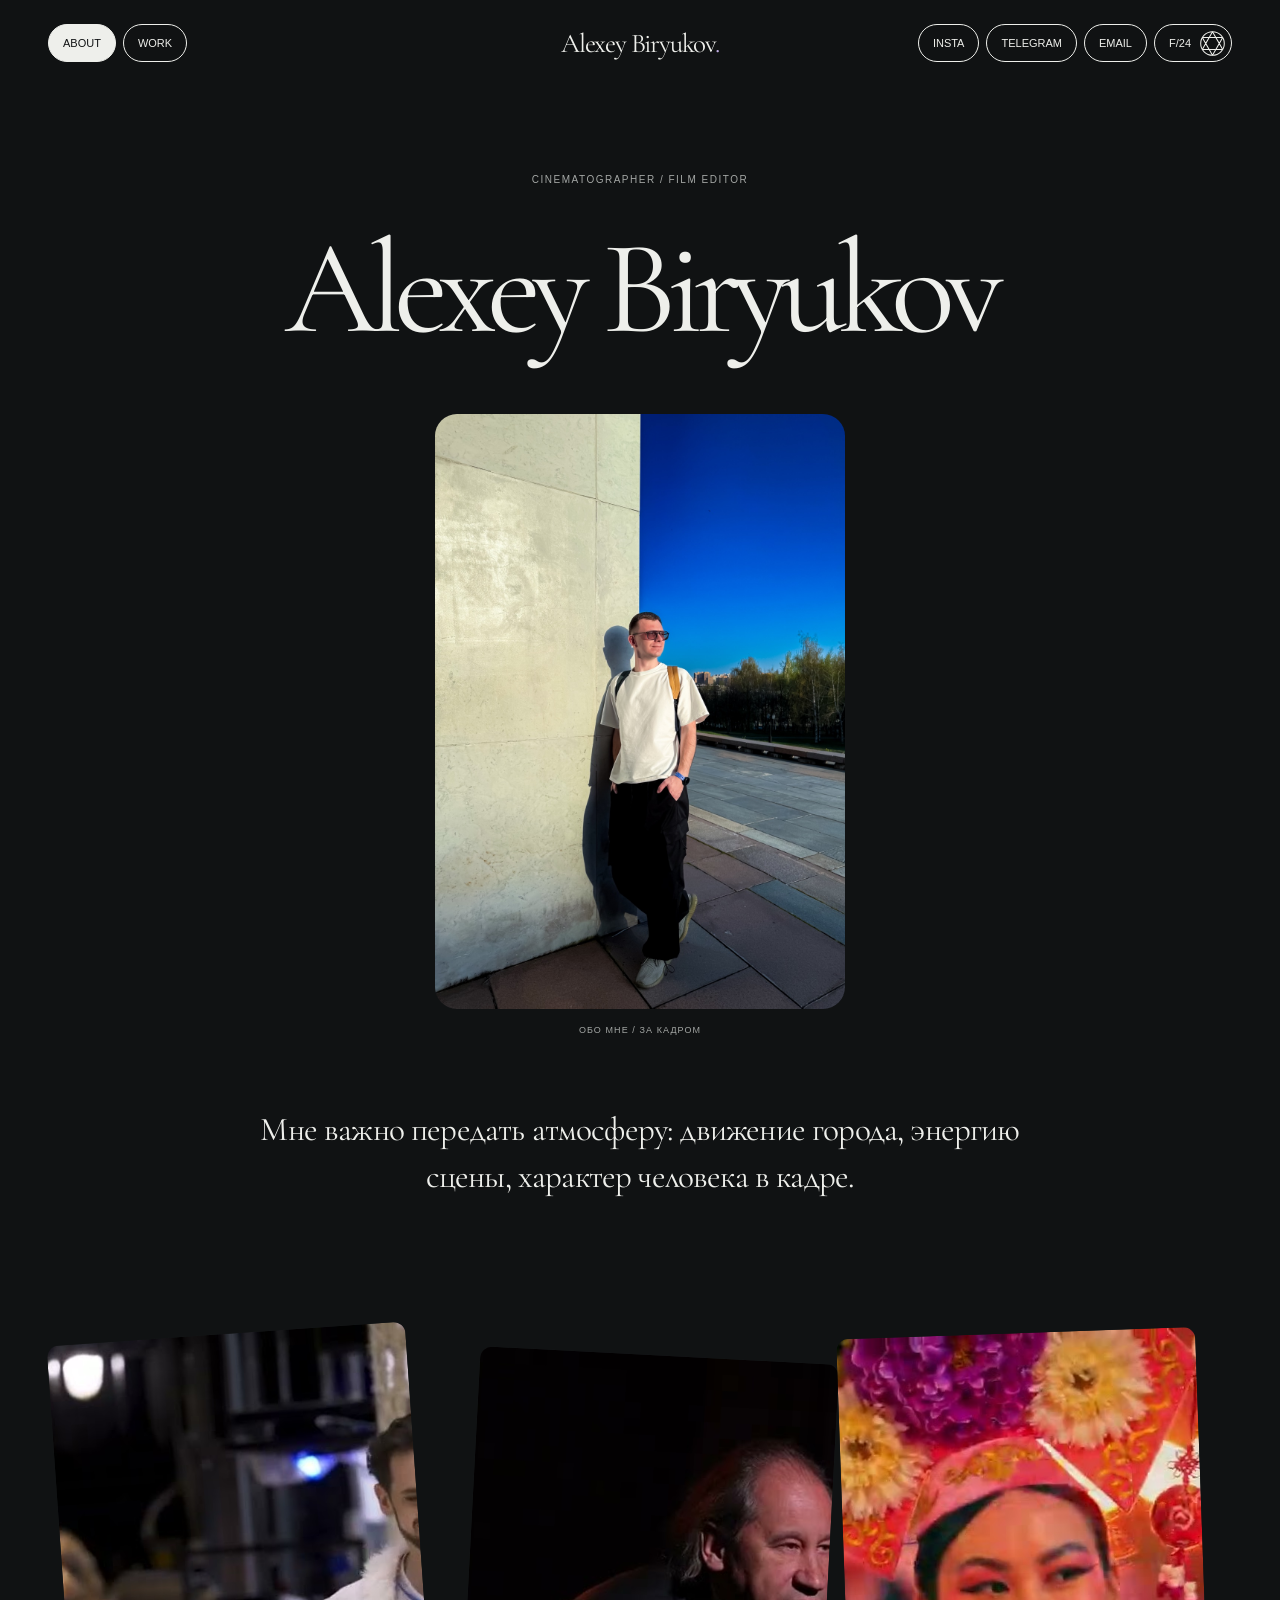
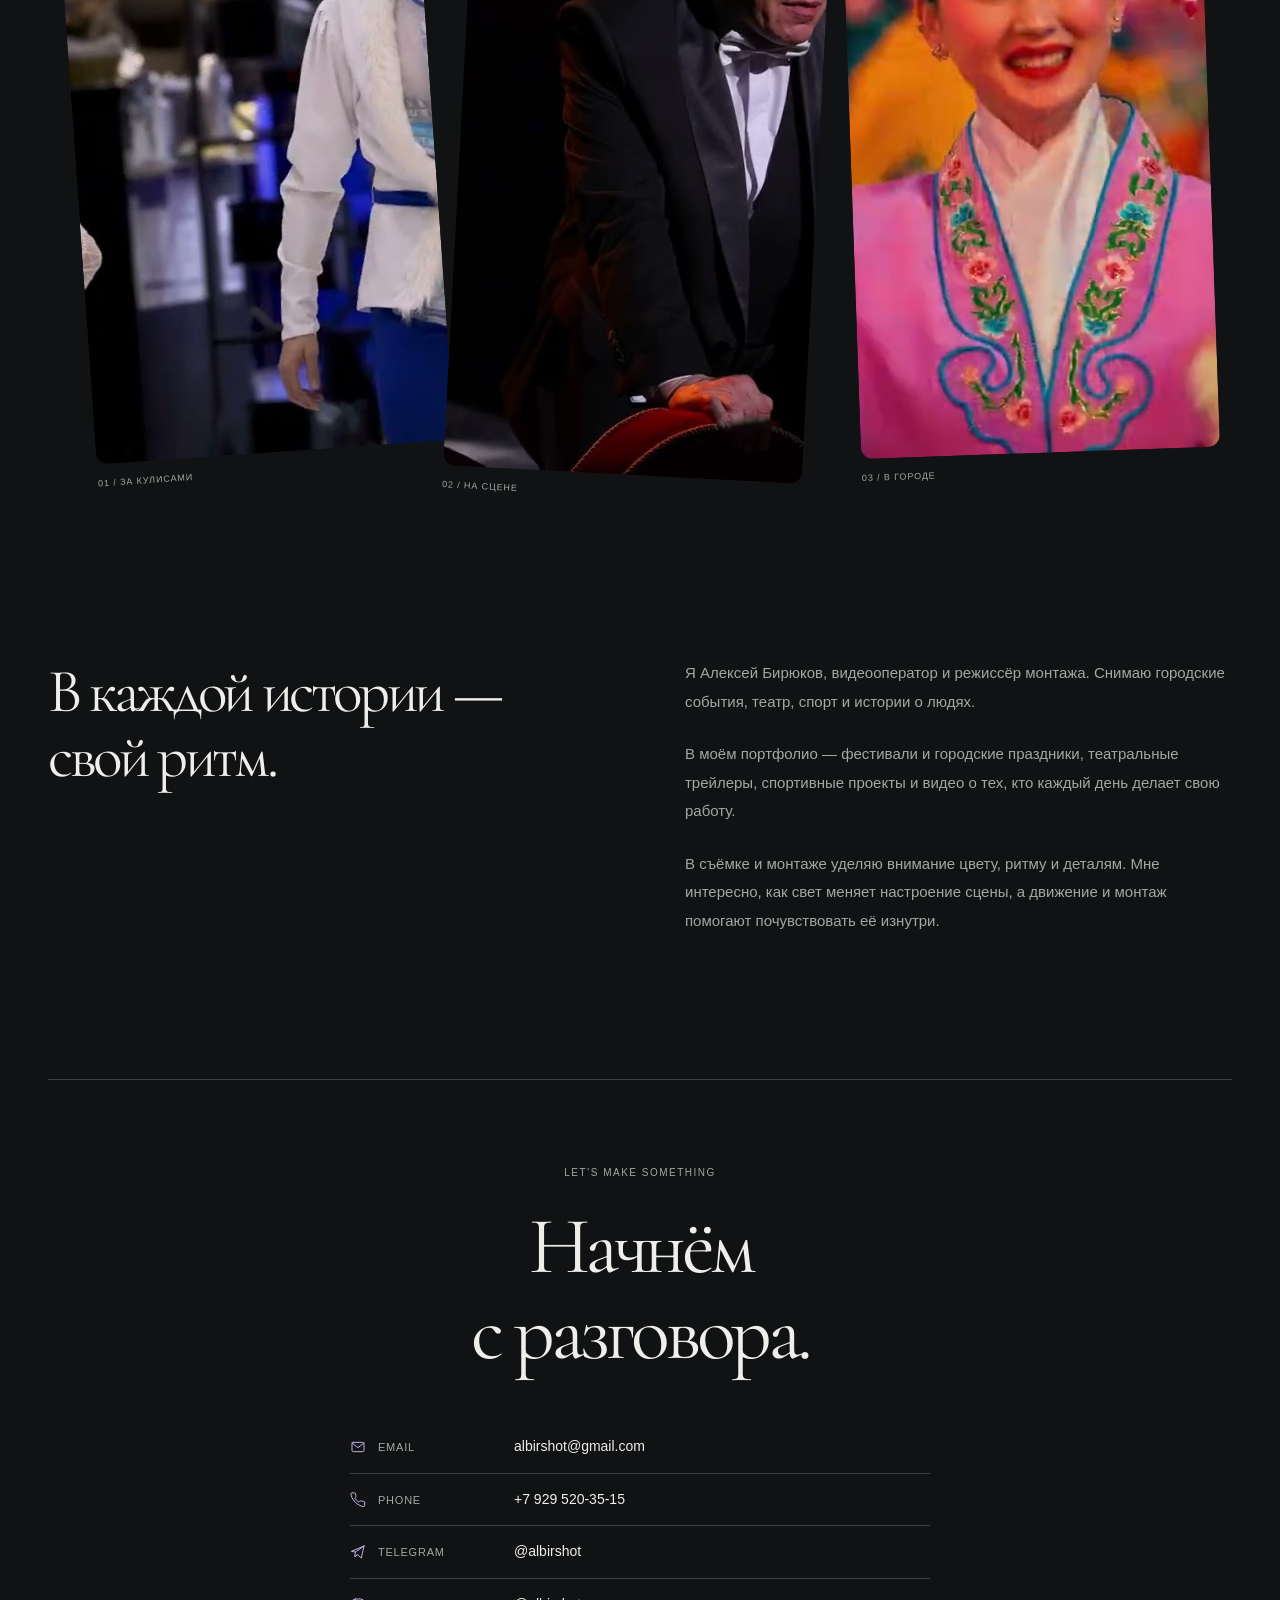
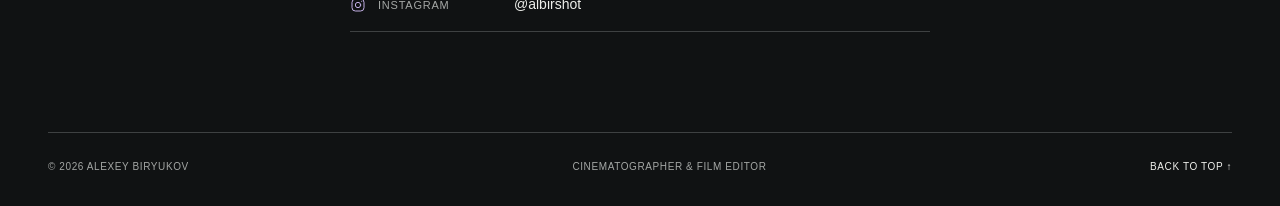
==== portfolio/about.html @ a10fd198 "Redesign portfolio with cinematic hero, About page and light/dark themes" ====
<!doctype html>
<html lang="en">
<head>
  <meta charset="utf-8">
  <meta name="viewport" content="width=device-width, initial-scale=1">
  <meta name="theme-color" content="#101110">
  <meta name="description" content="Алексей Бирюков — видеооператор и режиссёр монтажа. Городские события, театр, спорт и истории о людях. Контакты для сотрудничества.">
  <title>Обо мне и контакты — Alexey Biryukov</title>
  <link rel="icon" href="assets/favicon.svg" type="image/svg+xml">
  <script src="theme.js?v=20261026-redesign-1"></script>
  <link rel="stylesheet" href="styles.css?v=20261026-redesign-1">
  <script src="script.js?v=20261026-redesign-1" defer></script>
</head>
<body class="about-page" id="top">
  <a class="skip-link" href="#about">Skip to content</a>
  <header class="site-header wrap">
    <nav class="page-nav" aria-label="Main navigation">
      <a class="pill" href="about.html" aria-current="page">ABOUT</a>
      <a class="pill" href="index.html#work">WORK</a>
    </nav>
    <a class="wordmark" href="index.html" aria-label="Alexey Biryukov — home">Alexey Biryukov<span>.</span></a>
    <nav class="social-nav" aria-label="Social links and appearance">
      <a class="pill" href="https://www.instagram.com/albirshot/" target="_blank" rel="noopener noreferrer">INSTA</a>
      <a class="pill" href="https://t.me/albirshot" target="_blank" rel="noopener noreferrer">TELEGRAM</a>
      <a class="pill" href="mailto:albirshot@gmail.com">EMAIL</a>
      <button class="pill theme-toggle" type="button" aria-label="Включить светлую тему" aria-pressed="false"><span class="theme-label">F/24</span><svg class="aperture-icon" viewBox="0 0 32 32" fill="none" aria-hidden="true"><circle cx="16" cy="16" r="14" stroke="currentColor" stroke-width="1.2"/><path d="M16 2 24 16 16 30M3.9 9 20 9 28.1 23M3.9 23 12 9 28.1 9M16 30 8 16 16 2M28.1 23 12 23 3.9 9M28.1 9 20 23 3.9 23" stroke="currentColor" stroke-width="1.2"/></svg></button>
    </nav>
  </header>
  <main id="about">
    <section class="about-hero wrap" aria-labelledby="about-title">
      <p class="eyebrow">CINEMATOGRAPHER / FILM EDITOR</p>
      <h1 id="about-title">Alexey Biryukov</h1>
      <figure class="about-portrait"><img src="assets/alexey-biryukov.jpg" alt="Алексей Бирюков" width="1102" height="1600" fetchpriority="high"><figcaption>ОБО МНЕ / ЗА КАДРОМ</figcaption></figure>
      <p class="about-lead" lang="ru">Мне важно передать атмосферу: движение города, энергию сцены, характер человека в кадре.</p>
    </section>
    <div class="frame-strip wrap" aria-label="Кадры из моих работ">
      <figure><img src="assets/hero-wHbSiN3iFlk.jpg" alt="Артисты балета за кулисами" width="1280" height="720" loading="lazy"><figcaption>01 / ЗА КУЛИСАМИ</figcaption></figure>
      <figure><img src="assets/hero-M7MMdFPBB64.jpg" alt="Сцена из театрального проекта" width="1280" height="720" loading="lazy"><figcaption>02 / НА СЦЕНЕ</figcaption></figure>
      <figure><img src="assets/hero-Ytj88xTCDbI.jpg" alt="Участница фестиваля Китайский Новый год" width="1280" height="720" loading="lazy"><figcaption>03 / В ГОРОДЕ</figcaption></figure>
    </div>
    <section class="about-story wrap" lang="ru" aria-labelledby="story-title"><h2 id="story-title">В каждой истории —<br><em>свой ритм.</em></h2><div><p>Я Алексей Бирюков, видеооператор и режиссёр монтажа. Снимаю городские события, театр, спорт и истории о людях.</p><p>В моём портфолио — фестивали и городские праздники, театральные трейлеры, спортивные проекты и видео о тех, кто каждый день делает свою работу.</p><p>В съёмке и монтаже уделяю внимание цвету, ритму и деталям. Мне интересно, как свет меняет настроение сцены, а движение и монтаж помогают почувствовать её изнутри.</p></div></section>
    <section class="about-contacts wrap" id="contacts" aria-labelledby="contact-title"><p class="eyebrow">LET’S MAKE SOMETHING</p><h2 id="contact-title" lang="ru">Начнём<br>с <em>разговора.</em></h2>
<address class="contact-list">
      <a href="mailto:albirshot@gmail.com"><span class="contact-label"><svg class="contact-icon" viewBox="0 0 24 24" fill="none" stroke="currentColor" stroke-width="1.5" stroke-linecap="round" stroke-linejoin="round" aria-hidden="true" focusable="false"><rect x="3" y="5" width="18" height="14" rx="2"/><path d="m3 6 9 7 9-7"/></svg>EMAIL</span><span class="contact-value">albirshot@gmail.com</span></a>
      <a href="tel:+79295203515"><span class="contact-label"><svg class="contact-icon" viewBox="0 0 24 24" fill="none" stroke="currentColor" stroke-width="1.5" stroke-linecap="round" stroke-linejoin="round" aria-hidden="true" focusable="false"><path d="M22 16.92v3a2 2 0 0 1-2.18 2A19.79 19.79 0 0 1 11.19 18a19.5 19.5 0 0 1-6-6 19.79 19.79 0 0 1-3.91-8.67A2 2 0 0 1 3.26 1.2h3a2 2 0 0 1 2 1.72c.12.96.36 1.9.7 2.8a2 2 0 0 1-.45 2.11L7.24 9.1a16 16 0 0 0 6 6l1.27-1.27a2 2 0 0 1 2.11-.45c.9.34 1.84.58 2.8.7A2 2 0 0 1 22 16.92Z"/></svg>PHONE</span><span class="contact-value">+7 929 520-35-15</span></a>
      <a href="https://t.me/albirshot" target="_blank" rel="noopener noreferrer"><span class="contact-label"><svg class="contact-icon" viewBox="0 0 24 24" fill="none" stroke="currentColor" stroke-width="1.5" stroke-linecap="round" stroke-linejoin="round" aria-hidden="true" focusable="false"><path d="m21 3-4 18-6-5-4 3 1-7L21 3Z"/><path d="m21 3-19 8 6 1m0 7 3-3"/></svg>TELEGRAM</span><span class="contact-value">@albirshot</span></a>
      <a href="https://www.instagram.com/albirshot/" target="_blank" rel="noopener noreferrer"><span class="contact-label"><svg class="contact-icon" viewBox="0 0 24 24" fill="none" stroke="currentColor" stroke-width="1.5" stroke-linecap="round" stroke-linejoin="round" aria-hidden="true" focusable="false"><rect x="3" y="3" width="18" height="18" rx="5"/><circle cx="12" cy="12" r="4"/><circle cx="17.5" cy="6.5" r=".8" fill="currentColor" stroke="none"/></svg>INSTAGRAM</span><span class="contact-value">@albirshot</span></a>
    </address>
    </section>
  </main>
  <footer class="site-footer wrap"><span>© <span id="year">2026</span> ALEXEY BIRYUKOV</span><span>CINEMATOGRAPHER & FILM EDITOR</span><a href="#top">BACK TO TOP ↑</a></footer>
</body>
</html>
---- portfolio/styles.css ----
@font-face{font-family:'Cormorant Garamond';font-weight:400;font-style:normal;font-display:swap;src:url('assets/cormorant-garamond-regular.ttf') format('truetype')}
:root{color-scheme:dark;--bg:#101213;--text:#eeefeb;--muted:#a4a7a5;--line:#3e4142;--accent:#c2afe4;--panel:#17191a;--serif:'Cormorant Garamond',Georgia,'Times New Roman',serif;font-family:Arial,Helvetica,sans-serif;font-synthesis:none;scroll-behavior:smooth;scroll-padding-top:100px}
:root[data-theme=light]{color-scheme:light;--bg:#faf9f6;--text:#202220;--muted:#646760;--line:#c9cbc4;--accent:#6b5093;--panel:#f0efea}
*{box-sizing:border-box}body{margin:0;background:var(--bg);color:var(--text);-webkit-font-smoothing:antialiased;transition:background-color .35s,color .35s}body.player-open{overflow:hidden}a{color:inherit;text-decoration:none}button{font:inherit;color:inherit;cursor:pointer}a,button{-webkit-tap-highlight-color:transparent}a:focus-visible,button:focus-visible{outline:2px solid var(--accent);outline-offset:5px}::selection{background:var(--accent);color:var(--bg)}.wrap{width:calc(100% - 96px);max-width:1800px;margin-inline:auto}.skip-link{position:fixed;top:10px;left:12px;transform:translateY(-200%);z-index:200;background:var(--text);color:var(--bg);padding:14px}.skip-link:focus{transform:translateY(0)}.visually-hidden{position:absolute;width:1px;height:1px;padding:0;margin:-1px;overflow:hidden;clip:rect(0,0,0,0);white-space:nowrap;border:0}.eyebrow{font-size:10px;line-height:1.5;letter-spacing:.15em;font-weight:400;text-transform:uppercase}
.site-header{min-height:86px;display:grid;grid-template-columns:1fr auto 1fr;gap:20px;align-items:center;position:relative;z-index:5}.page-nav,.social-nav{display:flex;align-items:center;gap:7px}.social-nav{justify-self:end}.pill{border:1px solid currentColor;border-radius:999px;display:inline-flex;align-items:center;justify-content:center;min-height:38px;padding:0 14px;font-size:11px;line-height:1;white-space:nowrap;background:transparent;transition:background .25s,color .25s,border-color .25s}.pill:hover,.pill[aria-current]{background:var(--text);color:var(--bg);border-color:var(--text)}.wordmark{font-family:var(--serif);font-size:27px;white-space:nowrap;letter-spacing:-1.2px}.wordmark span{color:var(--accent)}.theme-toggle{gap:8px;padding-right:5px}.aperture-icon{width:27px;height:27px;transition:transform .6s}.theme-toggle:hover .aperture-icon{transform:rotate(60deg)}[data-theme=light] .aperture-icon{transform:rotate(90deg)}
.hero{height:calc(100svh - 110px);min-height:510px;max-height:1100px;position:relative;isolation:isolate;overflow:hidden;border-radius:26px;background:#18191c;color:#fff}.hero-visuals{position:absolute;inset:0;z-index:-2;overflow:hidden}.hero-frame{position:absolute;inset:0;width:100%;height:100%;object-fit:cover;opacity:0;transition:opacity 1.2s;transform:scale(1.02)}.hero-frame.is-active{opacity:1}.hero-video{position:absolute;inset:0;opacity:0;transition:opacity 1s;pointer-events:none}.hero.is-video-playing .hero-video{opacity:1}.hero-video iframe{position:absolute;left:50%;top:50%;width:100%;height:100%;border:0;transform:translate(-50%,-50%)}.hero::after{content:"";position:absolute;inset:0;background:linear-gradient(180deg,rgba(0,0,0,.14),rgba(0,0,0,.25) 40%,rgba(0,0,0,.57));z-index:-1;pointer-events:none}.hero-heading{height:100%;display:flex;align-items:center;justify-content:center;flex-direction:column;text-align:center;padding:70px 32px 100px}.hero-heading>.eyebrow{margin:0 0 26px;color:#f3f1ed}.hero h1{font-family:var(--serif);font-weight:400;text-transform:uppercase;line-height:1.02;letter-spacing:-.06em;margin:0;width:100%;font-size:clamp(42px,7.8vw,148px);text-shadow:0 2px 24px rgba(0,0,0,.16)}.hero h1 span{display:block;white-space:nowrap}.hero h1 span+span{font-size:.78em;letter-spacing:-.055em;margin-top:16px}.hero-work-link{font-size:11px;letter-spacing:.12em;border-bottom:1px solid rgba(255,255,255,.6);padding:12px 0;display:flex;gap:44px;margin-top:34px}.hero-work-link span{font-size:22px;line-height:12px}.hero-bottom{position:absolute;bottom:26px;left:30px;right:30px;display:flex;justify-content:space-between;align-items:flex-end;gap:20px}.hero-caption{display:grid;gap:8px;margin:0;font-size:11px;line-height:1.4}.hero-caption>span:first-child{font-size:9px;letter-spacing:.13em;color:#d3d3d0}.hero-controls,.hero-dots{display:flex;gap:8px;align-items:center}.hero-controls button{border:1px solid #a9aaa6;color:#fff;background:rgba(0,0,0,.16);height:40px;min-width:40px;border-radius:50%;font-size:11px;transition:background .2s}.hero-dots button[aria-pressed=true]{background:#eee;color:#171918;border-color:#eee}.hero-pause{margin-left:8px;font-size:15px!important}
.work-intro{padding:135px 0 110px;text-align:center}.work-intro>.eyebrow{color:var(--muted);margin:0 0 26px}.work-intro h2,.about-story h2,.about-contacts h2{font-family:var(--serif);font-size:clamp(44px,6.3vw,100px);font-weight:400;letter-spacing:-.055em;line-height:1.06;margin:0 0 26px}em{font-weight:400}.work-intro>p:not(.eyebrow){font-size:14px;line-height:1.8;color:var(--muted)}.text-link{display:inline-block;font-size:11px;letter-spacing:.1em;border-bottom:1px solid var(--line);padding:12px 0;margin-top:14px}.text-link:hover{color:var(--accent)}.work{padding-bottom:88px}.section-heading{display:flex;justify-content:space-between;align-items:baseline;gap:20px;border-top:1px solid var(--line);padding-top:26px;margin-bottom:26px}.section-heading h2{font-family:var(--serif);font-size:48px;font-weight:400;letter-spacing:-2px;margin:0}.section-heading>span{font-size:10px;letter-spacing:.08em;color:var(--muted)}.project-grid{display:grid;grid-template-columns:repeat(3,minmax(0,1fr));gap:12px}.project{min-width:0}.project-preview{display:block;position:relative;aspect-ratio:16/9;overflow:hidden;background:#111;border-radius:10px;isolation:isolate;color:#fff}.project-preview img{display:block;width:100%;height:100%;object-fit:cover;transition:transform .8s cubic-bezier(.22,1,.36,1),filter .6s}.project-preview::after{content:"";position:absolute;inset:0;background:linear-gradient(transparent 30%,rgba(0,0,0,.82));opacity:0;transition:opacity .35s;pointer-events:none}.preview-bottom{position:absolute;left:18px;right:18px;bottom:16px;display:flex;justify-content:space-between;gap:12px;z-index:1;font-size:11px;opacity:0;transform:translateY(5px);transition:opacity .35s,transform .35s}.preview-bottom>span:first-child{min-width:0;display:-webkit-box;-webkit-line-clamp:2;-webkit-box-orient:vertical;overflow:hidden;line-height:1.4}.preview-bottom>span:last-child{color:#ddd;white-space:nowrap;flex-shrink:0}.play-control{position:absolute;left:50%;top:50%;transform:translate(-50%,-50%);display:grid;place-items:center;width:46px;height:46px;border:1px solid #eee;color:#fff;border-radius:50%;background:rgba(0,0,0,.2);backdrop-filter:blur(8px);z-index:2;opacity:0;transition:opacity .35s}.play-control svg{width:20px;height:20px}.project-preview:hover img,.project-preview:focus-visible img{transform:scale(1.035);filter:brightness(.85)}.project-preview:hover::after,.project-preview:focus-visible::after,.project-preview:hover .play-control,.project-preview:focus-visible .play-control{opacity:1}.project-preview:hover .preview-bottom,.project-preview:focus-visible .preview-bottom{opacity:1;transform:translateY(0)}
.about-hero{text-align:center;padding-top:86px}.about-hero>.eyebrow{color:var(--muted);margin:0 0 32px}.about-hero h1{font-family:var(--serif);font-size:clamp(56px,10.4vw,190px);font-weight:400;letter-spacing:-.07em;line-height:1.05;margin:0 0 55px}.about-portrait{max-width:410px;width:65%;margin:0 auto}.about-portrait img{width:100%;height:auto;display:block;border-radius:22px}.about-portrait figcaption{font-size:9px;letter-spacing:.12em;color:var(--muted);margin-top:16px}.about-lead{font-family:var(--serif);font-size:clamp(24px,2.6vw,42px);letter-spacing:-.025em;line-height:1.4;max-width:840px;margin:72px auto 115px}.frame-strip{display:grid;grid-template-columns:repeat(3,minmax(0,1fr));gap:30px;max-width:1440px;padding:18px 24px 32px}.frame-strip figure{margin:0;transform:rotate(-4deg)}.frame-strip figure:nth-child(2){transform:translateY(22px) rotate(3deg)}.frame-strip figure:nth-child(3){transform:rotate(-2deg)}.frame-strip img{display:block;width:100%;aspect-ratio:4/3;object-fit:cover;border-radius:12px}.frame-strip figcaption{font-size:9px;letter-spacing:.1em;margin-top:14px;color:var(--muted)}.about-story{display:grid;grid-template-columns:1fr 1fr;gap:90px;max-width:1250px;padding-block:150px 120px}.about-story h2{font-size:clamp(42px,4.8vw,74px)}.about-story p{font-size:15px;line-height:1.9;color:var(--muted);margin:0 0 24px}.about-contacts{border-top:1px solid var(--line);padding-block:85px 100px;text-align:center}.about-contacts>.eyebrow{color:var(--muted);margin:0 0 24px}.about-contacts h2{margin-bottom:46px}.contact-list{font-style:normal;max-width:580px;margin:0 auto;text-align:left}.contact-list a{display:grid;grid-template-columns:140px minmax(0,1fr);align-items:center;gap:24px;padding:16px 0;border-bottom:1px solid var(--line);transition:color .3s,border-color .3s}.contact-list a:hover{color:var(--accent);border-color:var(--accent)}.contact-label{display:flex;align-items:center;gap:12px;font-size:11px;letter-spacing:.07em;color:var(--muted)}.contact-icon{color:var(--accent);width:16px;height:16px;flex-shrink:0}.contact-value{font-size:14px;line-height:1.4;overflow-wrap:anywhere}.site-footer{border-top:1px solid var(--line);padding-block:28px 34px;display:flex;justify-content:space-between;gap:24px;color:var(--muted);font-size:10px;letter-spacing:.06em}.site-footer a{color:var(--text)}.site-footer a:hover{color:var(--accent)}
.film-dialog{width:min(1200px,calc(100% - 48px));max-width:none;max-height:calc(100dvh - 40px);padding:24px;border:1px solid var(--line);border-radius:16px;background:var(--bg);color:var(--text);overflow:auto}.film-dialog::backdrop{background:rgba(0,0,0,.9);backdrop-filter:blur(10px)}.dialog-header,.dialog-footer{display:flex;align-items:center;justify-content:space-between;gap:24px}.dialog-header{margin-bottom:18px}.dialog-header h2{font-size:18px;font-weight:400;margin:0;min-width:0;overflow-wrap:anywhere}.close-film{background:none;border:0;font-size:11px;letter-spacing:.1em;display:flex;align-items:center;gap:20px;min-height:44px;flex-shrink:0}.close-film span{font-size:30px;font-weight:300}.close-film:hover{color:var(--accent)}.player-shell{position:relative;aspect-ratio:16/9;background:#000}.player-loading{position:absolute;inset:0;display:grid;place-items:center;margin:0;color:#aaa;font-size:14px}.player-loading[hidden]{display:none}#player-mount,#player-mount iframe{position:absolute;inset:0;width:100%;height:100%;border:0}.dialog-footer{padding-top:21px;font-size:12px;color:var(--muted)}.dialog-footer a{color:var(--text);text-decoration:underline;text-underline-offset:5px}.player-choices{display:flex;align-items:center;flex-wrap:wrap;gap:8px;margin-bottom:16px}.player-choices[hidden]{display:none}.player-label{font-size:10px;letter-spacing:.12em;color:var(--muted);margin-right:8px}.player-choices button{min-height:40px;padding:10px 16px;border:1px solid var(--line);border-radius:999px;background:transparent;font-size:12px;transition:background .2s,border-color .2s,color .2s}.player-choices button:hover{border-color:var(--accent)}.player-choices button[aria-pressed=true]{color:var(--accent);border-color:var(--accent);background:var(--panel)}
@media(min-width:1600px){.hero h1{font-size:130px}}
@media(max-width:1100px){.wrap{width:calc(100% - 56px)}.site-header{gap:14px}.pill{font-size:10px;padding-inline:11px}.theme-toggle{padding-right:4px}.wordmark{font-size:23px}.page-nav,.social-nav{gap:5px}.about-story{gap:50px}.site-footer>span:nth-child(2){display:none}}
@media(max-width:850px){.site-header{grid-template-columns:1fr auto;gap:12px;min-height:116px;padding-block:16px}.wordmark{grid-column:1/-1;grid-row:1;justify-self:center;font-size:25px}.page-nav{grid-row:2}.social-nav{grid-row:2}.hero{height:calc(100svh - 140px);min-height:480px}.hero h1{font-size:8vw}.hero h1 span+span{font-size:.82em}.project-grid{grid-template-columns:repeat(2,minmax(0,1fr))}.about-hero{padding-top:60px}.about-story{grid-template-columns:1fr;gap:24px;padding-block:110px 70px}.about-story>div{max-width:640px}.about-hero h1{font-size:10vw}.about-lead{margin-block:55px 80px}.frame-strip{gap:18px;padding-inline:10px}.frame-strip figcaption{font-size:8px}.hero-bottom{left:24px;right:24px}}
@media(max-width:600px){.wrap{width:calc(100% - 32px)}.site-header{gap:12px;padding-block:12px 16px}.pill{font-size:9px;min-height:34px;padding-inline:10px}.social-nav,.page-nav{gap:4px}.theme-toggle{gap:4px;padding:0 4px 0 8px}.aperture-icon{width:23px;height:23px}.hero{border-radius:18px;min-height:480px}.hero-heading{padding:70px 12px 110px}.hero-heading>.eyebrow{font-size:8px;letter-spacing:.1em;margin-bottom:22px}.hero h1{font-size:8.8vw;letter-spacing:-.06em}.hero h1 span+span{font-size:.77em;margin-top:15px}.hero-work-link{font-size:9px;margin-top:24px;gap:28px}.hero-bottom{left:18px;right:18px;bottom:20px;align-items:flex-start;flex-direction:column;gap:18px}.hero-caption{font-size:10px}.hero-controls{width:100%;justify-content:space-between}.hero-controls button{height:36px;min-width:36px}.work-intro{padding:88px 0 66px}.work-intro h2{font-size:48px}.work-intro>p:not(.eyebrow){font-size:13px}.section-heading{padding-top:20px;margin-bottom:20px}.section-heading h2{font-size:40px}.section-heading>span{font-size:8px}.project-grid{grid-template-columns:1fr;gap:12px}.work{padding-bottom:48px}.about-hero{padding-top:48px}.about-hero h1{font-size:12vw;line-height:1.05;margin-bottom:36px}.about-hero>.eyebrow{font-size:9px;margin-bottom:24px}.about-portrait{width:82%;max-width:330px}.about-portrait img{border-radius:18px}.about-lead{font-size:25px;margin-block:42px 65px}.frame-strip{gap:12px;padding:8px 3px 20px}.frame-strip figure:nth-child(2){transform:translateY(12px) rotate(3deg)}.frame-strip img{aspect-ratio:3/4;border-radius:7px}.frame-strip figcaption{font-size:7px;letter-spacing:0}.about-story{padding-block:75px 48px;gap:12px}.about-story h2{font-size:43px}.about-story p{font-size:14px;line-height:1.8}.about-contacts{padding-block:60px}.about-contacts h2{font-size:54px;margin-bottom:32px}.contact-list a{grid-template-columns:115px minmax(0,1fr);gap:14px}.contact-label{font-size:10px;gap:9px}.contact-value{font-size:14px}.site-footer{font-size:9px;gap:10px}.film-dialog{width:calc(100% - 20px);padding:14px;max-height:calc(100dvh - 20px);border-radius:12px}.dialog-header{gap:10px;margin-bottom:12px}.dialog-header h2{font-size:16px}.close-film{font-size:10px;gap:10px}.player-label{display:none}.player-choices{margin-bottom:12px}.player-choices button{min-height:44px}}
@media(max-width:370px){.wrap{width:calc(100% - 24px)}.pill{font-size:8px;padding-inline:7px}.theme-toggle{padding-right:3px}.page-nav,.social-nav{gap:3px}.aperture-icon{width:20px;height:20px}.contact-list a{grid-template-columns:1fr;gap:10px}}
@media(hover:none){.preview-bottom,.play-control,.project-preview::after{opacity:1}.preview-bottom{transform:none}}
@media(prefers-reduced-motion:reduce){:root{scroll-behavior:auto}*,*::before,*::after{transition:none!important;animation:none!important}}
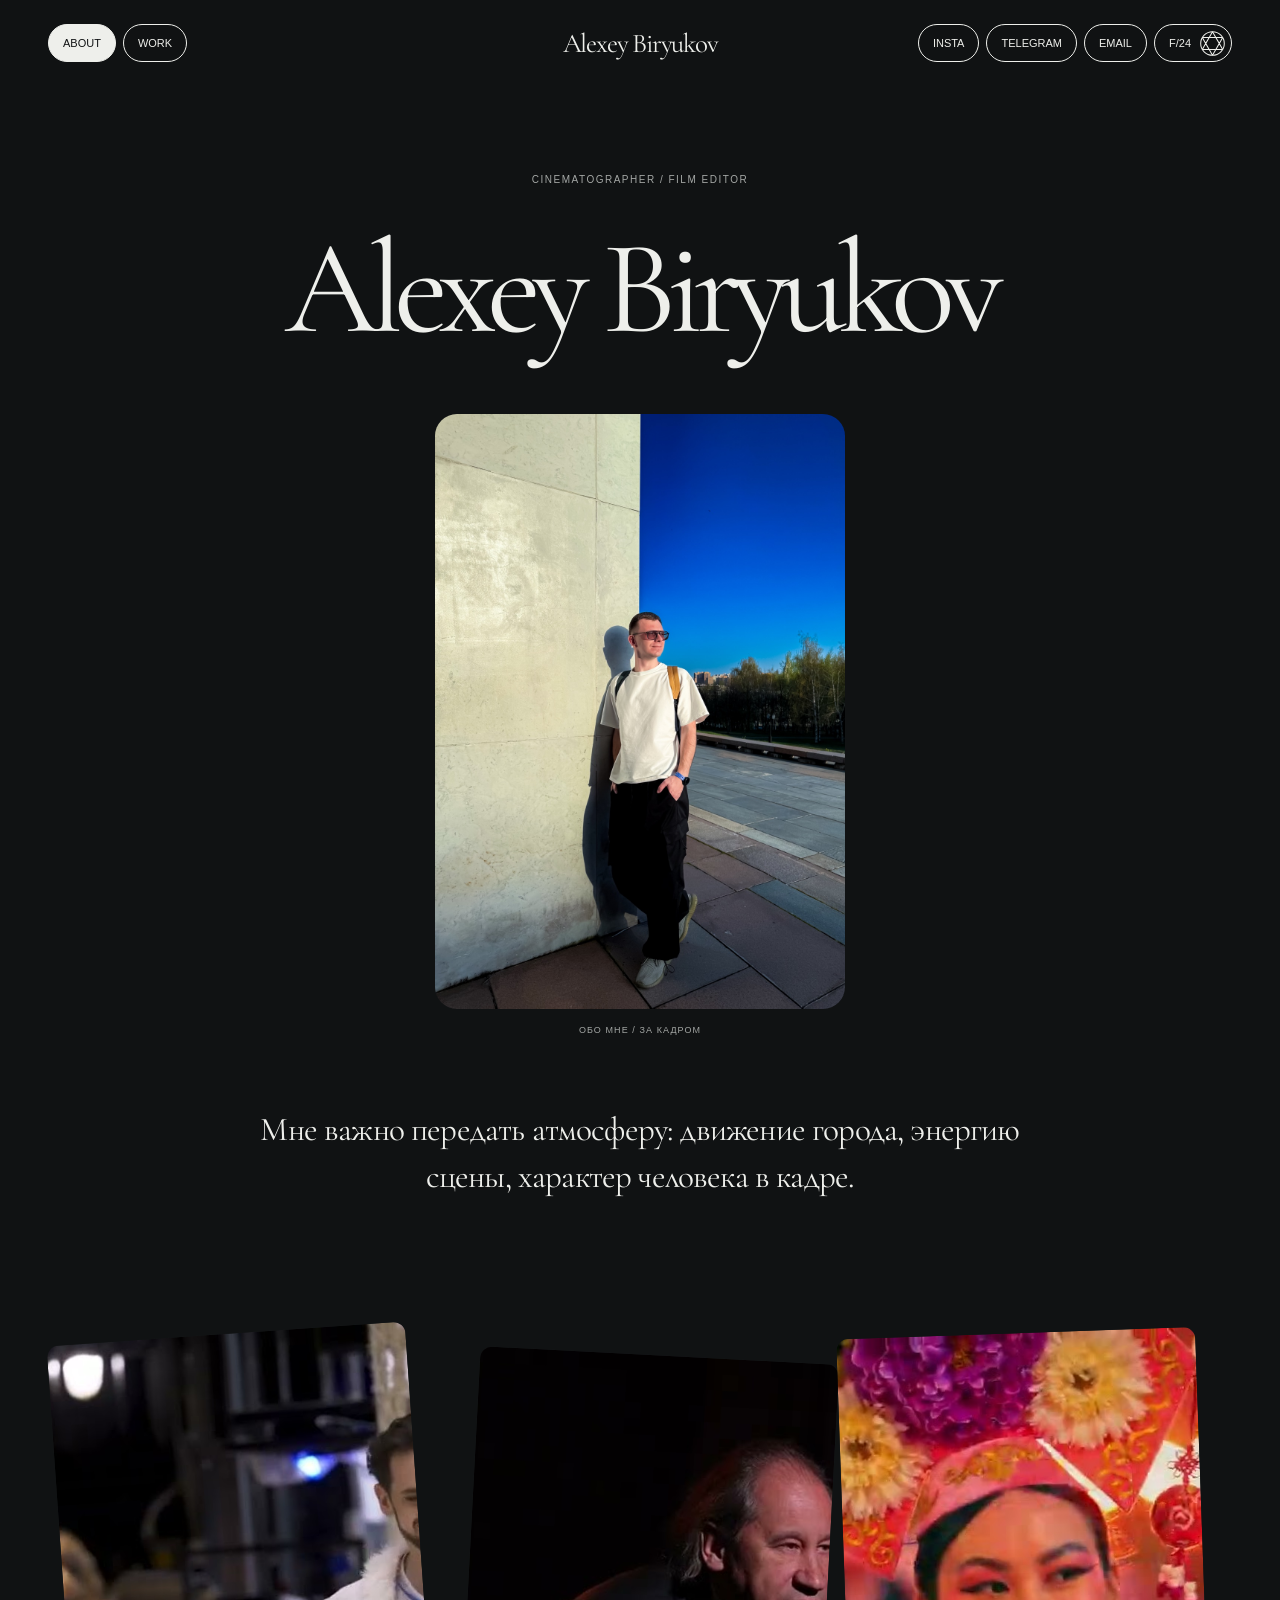
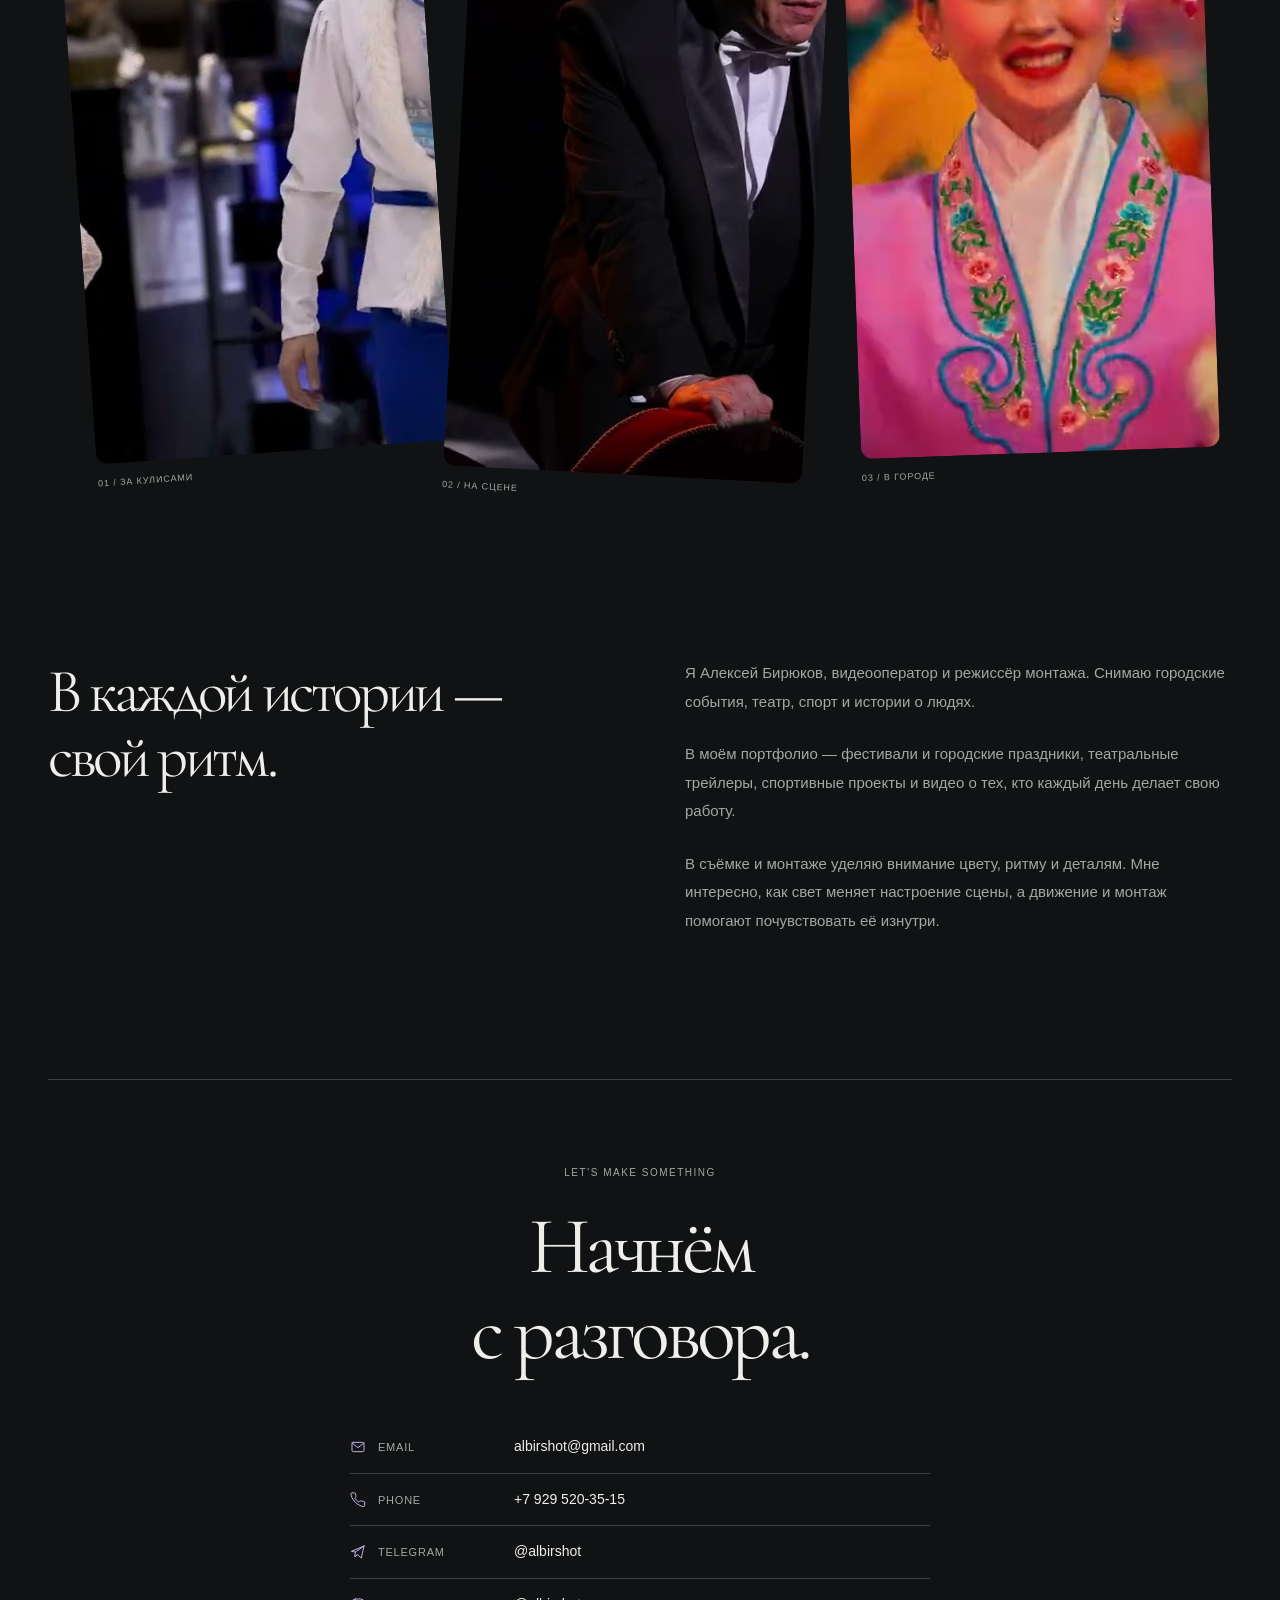
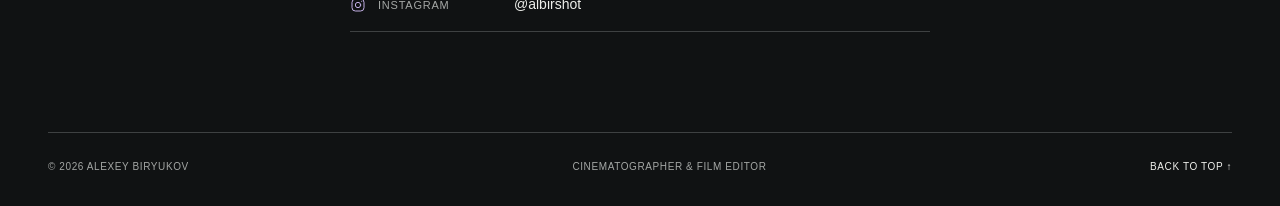
==== commit 58a09e20: "Fix header links hidden by social-widget filters and remove wordmark dot" ====
--- a/portfolio/about.html
+++ b/portfolio/about.html
@@ -8,8 +8,8 @@
   <title>Обо мне и контакты — Alexey Biryukov</title>
   <link rel="icon" href="assets/favicon.svg" type="image/svg+xml">
   <script src="theme.js?v=20261026-redesign-1"></script>
-  <link rel="stylesheet" href="styles.css?v=20261026-redesign-1">
-  <script src="script.js?v=20261026-redesign-1" defer></script>
+  <link rel="stylesheet" href="styles.css?v=20261027-header-1">
+  <script src="script.js?v=20261027-redesign-2" defer></script>
 </head>
 <body class="about-page" id="top">
   <a class="skip-link" href="#about">Skip to content</a>
@@ -18,8 +18,8 @@
       <a class="pill" href="about.html" aria-current="page">ABOUT</a>
       <a class="pill" href="index.html#work">WORK</a>
     </nav>
-    <a class="wordmark" href="index.html" aria-label="Alexey Biryukov — home">Alexey Biryukov<span>.</span></a>
-    <nav class="social-nav" aria-label="Social links and appearance">
+    <a class="wordmark" href="index.html" aria-label="Alexey Biryukov — home">Alexey Biryukov</a>
+    <nav class="header-actions" aria-label="Contact and appearance">
       <a class="pill" href="https://www.instagram.com/albirshot/" target="_blank" rel="noopener noreferrer">INSTA</a>
       <a class="pill" href="https://t.me/albirshot" target="_blank" rel="noopener noreferrer">TELEGRAM</a>
       <a class="pill" href="mailto:albirshot@gmail.com">EMAIL</a>
--- a/portfolio/styles.css
+++ b/portfolio/styles.css
@@ -2,15 +2,15 @@
 :root{color-scheme:dark;--bg:#101213;--text:#eeefeb;--muted:#a4a7a5;--line:#3e4142;--accent:#c2afe4;--panel:#17191a;--serif:'Cormorant Garamond',Georgia,'Times New Roman',serif;font-family:Arial,Helvetica,sans-serif;font-synthesis:none;scroll-behavior:smooth;scroll-padding-top:100px}
 :root[data-theme=light]{color-scheme:light;--bg:#faf9f6;--text:#202220;--muted:#646760;--line:#c9cbc4;--accent:#6b5093;--panel:#f0efea}
 *{box-sizing:border-box}body{margin:0;background:var(--bg);color:var(--text);-webkit-font-smoothing:antialiased;transition:background-color .35s,color .35s}body.player-open{overflow:hidden}a{color:inherit;text-decoration:none}button{font:inherit;color:inherit;cursor:pointer}a,button{-webkit-tap-highlight-color:transparent}a:focus-visible,button:focus-visible{outline:2px solid var(--accent);outline-offset:5px}::selection{background:var(--accent);color:var(--bg)}.wrap{width:calc(100% - 96px);max-width:1800px;margin-inline:auto}.skip-link{position:fixed;top:10px;left:12px;transform:translateY(-200%);z-index:200;background:var(--text);color:var(--bg);padding:14px}.skip-link:focus{transform:translateY(0)}.visually-hidden{position:absolute;width:1px;height:1px;padding:0;margin:-1px;overflow:hidden;clip:rect(0,0,0,0);white-space:nowrap;border:0}.eyebrow{font-size:10px;line-height:1.5;letter-spacing:.15em;font-weight:400;text-transform:uppercase}
-.site-header{min-height:86px;display:grid;grid-template-columns:1fr auto 1fr;gap:20px;align-items:center;position:relative;z-index:5}.page-nav,.social-nav{display:flex;align-items:center;gap:7px}.social-nav{justify-self:end}.pill{border:1px solid currentColor;border-radius:999px;display:inline-flex;align-items:center;justify-content:center;min-height:38px;padding:0 14px;font-size:11px;line-height:1;white-space:nowrap;background:transparent;transition:background .25s,color .25s,border-color .25s}.pill:hover,.pill[aria-current]{background:var(--text);color:var(--bg);border-color:var(--text)}.wordmark{font-family:var(--serif);font-size:27px;white-space:nowrap;letter-spacing:-1.2px}.wordmark span{color:var(--accent)}.theme-toggle{gap:8px;padding-right:5px}.aperture-icon{width:27px;height:27px;transition:transform .6s}.theme-toggle:hover .aperture-icon{transform:rotate(60deg)}[data-theme=light] .aperture-icon{transform:rotate(90deg)}
+.site-header{min-height:86px;display:grid;grid-template-columns:1fr auto 1fr;gap:20px;align-items:center;position:relative;z-index:5}.page-nav,.header-actions{display:flex;align-items:center;gap:7px}.header-actions{justify-self:end}.pill{border:1px solid currentColor;border-radius:999px;display:inline-flex;align-items:center;justify-content:center;min-height:38px;padding:0 14px;font-size:11px;line-height:1;white-space:nowrap;background:transparent;transition:background .25s,color .25s,border-color .25s}.pill:hover,.pill[aria-current]{background:var(--text);color:var(--bg);border-color:var(--text)}.wordmark{font-family:var(--serif);font-size:27px;white-space:nowrap;letter-spacing:-1.2px}.theme-toggle{gap:8px;padding-right:5px}.aperture-icon{width:27px;height:27px;transition:transform .6s}.theme-toggle:hover .aperture-icon{transform:rotate(60deg)}[data-theme=light] .aperture-icon{transform:rotate(90deg)}
 .hero{height:calc(100svh - 110px);min-height:510px;max-height:1100px;position:relative;isolation:isolate;overflow:hidden;border-radius:26px;background:#18191c;color:#fff}.hero-visuals{position:absolute;inset:0;z-index:-2;overflow:hidden}.hero-frame{position:absolute;inset:0;width:100%;height:100%;object-fit:cover;opacity:0;transition:opacity 1.2s;transform:scale(1.02)}.hero-frame.is-active{opacity:1}.hero-video{position:absolute;inset:0;opacity:0;transition:opacity 1s;pointer-events:none}.hero.is-video-playing .hero-video{opacity:1}.hero-video iframe{position:absolute;left:50%;top:50%;width:100%;height:100%;border:0;transform:translate(-50%,-50%)}.hero::after{content:"";position:absolute;inset:0;background:linear-gradient(180deg,rgba(0,0,0,.14),rgba(0,0,0,.25) 40%,rgba(0,0,0,.57));z-index:-1;pointer-events:none}.hero-heading{height:100%;display:flex;align-items:center;justify-content:center;flex-direction:column;text-align:center;padding:70px 32px 100px}.hero-heading>.eyebrow{margin:0 0 26px;color:#f3f1ed}.hero h1{font-family:var(--serif);font-weight:400;text-transform:uppercase;line-height:1.02;letter-spacing:-.06em;margin:0;width:100%;font-size:clamp(42px,7.8vw,148px);text-shadow:0 2px 24px rgba(0,0,0,.16)}.hero h1 span{display:block;white-space:nowrap}.hero h1 span+span{font-size:.78em;letter-spacing:-.055em;margin-top:16px}.hero-work-link{font-size:11px;letter-spacing:.12em;border-bottom:1px solid rgba(255,255,255,.6);padding:12px 0;display:flex;gap:44px;margin-top:34px}.hero-work-link span{font-size:22px;line-height:12px}.hero-bottom{position:absolute;bottom:26px;left:30px;right:30px;display:flex;justify-content:space-between;align-items:flex-end;gap:20px}.hero-caption{display:grid;gap:8px;margin:0;font-size:11px;line-height:1.4}.hero-caption>span:first-child{font-size:9px;letter-spacing:.13em;color:#d3d3d0}.hero-controls,.hero-dots{display:flex;gap:8px;align-items:center}.hero-controls button{border:1px solid #a9aaa6;color:#fff;background:rgba(0,0,0,.16);height:40px;min-width:40px;border-radius:50%;font-size:11px;transition:background .2s}.hero-dots button[aria-pressed=true]{background:#eee;color:#171918;border-color:#eee}.hero-pause{margin-left:8px;font-size:15px!important}
 .work-intro{padding:135px 0 110px;text-align:center}.work-intro>.eyebrow{color:var(--muted);margin:0 0 26px}.work-intro h2,.about-story h2,.about-contacts h2{font-family:var(--serif);font-size:clamp(44px,6.3vw,100px);font-weight:400;letter-spacing:-.055em;line-height:1.06;margin:0 0 26px}em{font-weight:400}.work-intro>p:not(.eyebrow){font-size:14px;line-height:1.8;color:var(--muted)}.text-link{display:inline-block;font-size:11px;letter-spacing:.1em;border-bottom:1px solid var(--line);padding:12px 0;margin-top:14px}.text-link:hover{color:var(--accent)}.work{padding-bottom:88px}.section-heading{display:flex;justify-content:space-between;align-items:baseline;gap:20px;border-top:1px solid var(--line);padding-top:26px;margin-bottom:26px}.section-heading h2{font-family:var(--serif);font-size:48px;font-weight:400;letter-spacing:-2px;margin:0}.section-heading>span{font-size:10px;letter-spacing:.08em;color:var(--muted)}.project-grid{display:grid;grid-template-columns:repeat(3,minmax(0,1fr));gap:12px}.project{min-width:0}.project-preview{display:block;position:relative;aspect-ratio:16/9;overflow:hidden;background:#111;border-radius:10px;isolation:isolate;color:#fff}.project-preview img{display:block;width:100%;height:100%;object-fit:cover;transition:transform .8s cubic-bezier(.22,1,.36,1),filter .6s}.project-preview::after{content:"";position:absolute;inset:0;background:linear-gradient(transparent 30%,rgba(0,0,0,.82));opacity:0;transition:opacity .35s;pointer-events:none}.preview-bottom{position:absolute;left:18px;right:18px;bottom:16px;display:flex;justify-content:space-between;gap:12px;z-index:1;font-size:11px;opacity:0;transform:translateY(5px);transition:opacity .35s,transform .35s}.preview-bottom>span:first-child{min-width:0;display:-webkit-box;-webkit-line-clamp:2;-webkit-box-orient:vertical;overflow:hidden;line-height:1.4}.preview-bottom>span:last-child{color:#ddd;white-space:nowrap;flex-shrink:0}.play-control{position:absolute;left:50%;top:50%;transform:translate(-50%,-50%);display:grid;place-items:center;width:46px;height:46px;border:1px solid #eee;color:#fff;border-radius:50%;background:rgba(0,0,0,.2);backdrop-filter:blur(8px);z-index:2;opacity:0;transition:opacity .35s}.play-control svg{width:20px;height:20px}.project-preview:hover img,.project-preview:focus-visible img{transform:scale(1.035);filter:brightness(.85)}.project-preview:hover::after,.project-preview:focus-visible::after,.project-preview:hover .play-control,.project-preview:focus-visible .play-control{opacity:1}.project-preview:hover .preview-bottom,.project-preview:focus-visible .preview-bottom{opacity:1;transform:translateY(0)}
 .about-hero{text-align:center;padding-top:86px}.about-hero>.eyebrow{color:var(--muted);margin:0 0 32px}.about-hero h1{font-family:var(--serif);font-size:clamp(56px,10.4vw,190px);font-weight:400;letter-spacing:-.07em;line-height:1.05;margin:0 0 55px}.about-portrait{max-width:410px;width:65%;margin:0 auto}.about-portrait img{width:100%;height:auto;display:block;border-radius:22px}.about-portrait figcaption{font-size:9px;letter-spacing:.12em;color:var(--muted);margin-top:16px}.about-lead{font-family:var(--serif);font-size:clamp(24px,2.6vw,42px);letter-spacing:-.025em;line-height:1.4;max-width:840px;margin:72px auto 115px}.frame-strip{display:grid;grid-template-columns:repeat(3,minmax(0,1fr));gap:30px;max-width:1440px;padding:18px 24px 32px}.frame-strip figure{margin:0;transform:rotate(-4deg)}.frame-strip figure:nth-child(2){transform:translateY(22px) rotate(3deg)}.frame-strip figure:nth-child(3){transform:rotate(-2deg)}.frame-strip img{display:block;width:100%;aspect-ratio:4/3;object-fit:cover;border-radius:12px}.frame-strip figcaption{font-size:9px;letter-spacing:.1em;margin-top:14px;color:var(--muted)}.about-story{display:grid;grid-template-columns:1fr 1fr;gap:90px;max-width:1250px;padding-block:150px 120px}.about-story h2{font-size:clamp(42px,4.8vw,74px)}.about-story p{font-size:15px;line-height:1.9;color:var(--muted);margin:0 0 24px}.about-contacts{border-top:1px solid var(--line);padding-block:85px 100px;text-align:center}.about-contacts>.eyebrow{color:var(--muted);margin:0 0 24px}.about-contacts h2{margin-bottom:46px}.contact-list{font-style:normal;max-width:580px;margin:0 auto;text-align:left}.contact-list a{display:grid;grid-template-columns:140px minmax(0,1fr);align-items:center;gap:24px;padding:16px 0;border-bottom:1px solid var(--line);transition:color .3s,border-color .3s}.contact-list a:hover{color:var(--accent);border-color:var(--accent)}.contact-label{display:flex;align-items:center;gap:12px;font-size:11px;letter-spacing:.07em;color:var(--muted)}.contact-icon{color:var(--accent);width:16px;height:16px;flex-shrink:0}.contact-value{font-size:14px;line-height:1.4;overflow-wrap:anywhere}.site-footer{border-top:1px solid var(--line);padding-block:28px 34px;display:flex;justify-content:space-between;gap:24px;color:var(--muted);font-size:10px;letter-spacing:.06em}.site-footer a{color:var(--text)}.site-footer a:hover{color:var(--accent)}
 .film-dialog{width:min(1200px,calc(100% - 48px));max-width:none;max-height:calc(100dvh - 40px);padding:24px;border:1px solid var(--line);border-radius:16px;background:var(--bg);color:var(--text);overflow:auto}.film-dialog::backdrop{background:rgba(0,0,0,.9);backdrop-filter:blur(10px)}.dialog-header,.dialog-footer{display:flex;align-items:center;justify-content:space-between;gap:24px}.dialog-header{margin-bottom:18px}.dialog-header h2{font-size:18px;font-weight:400;margin:0;min-width:0;overflow-wrap:anywhere}.close-film{background:none;border:0;font-size:11px;letter-spacing:.1em;display:flex;align-items:center;gap:20px;min-height:44px;flex-shrink:0}.close-film span{font-size:30px;font-weight:300}.close-film:hover{color:var(--accent)}.player-shell{position:relative;aspect-ratio:16/9;background:#000}.player-loading{position:absolute;inset:0;display:grid;place-items:center;margin:0;color:#aaa;font-size:14px}.player-loading[hidden]{display:none}#player-mount,#player-mount iframe{position:absolute;inset:0;width:100%;height:100%;border:0}.dialog-footer{padding-top:21px;font-size:12px;color:var(--muted)}.dialog-footer a{color:var(--text);text-decoration:underline;text-underline-offset:5px}.player-choices{display:flex;align-items:center;flex-wrap:wrap;gap:8px;margin-bottom:16px}.player-choices[hidden]{display:none}.player-label{font-size:10px;letter-spacing:.12em;color:var(--muted);margin-right:8px}.player-choices button{min-height:40px;padding:10px 16px;border:1px solid var(--line);border-radius:999px;background:transparent;font-size:12px;transition:background .2s,border-color .2s,color .2s}.player-choices button:hover{border-color:var(--accent)}.player-choices button[aria-pressed=true]{color:var(--accent);border-color:var(--accent);background:var(--panel)}
 @media(min-width:1600px){.hero h1{font-size:130px}}
-@media(max-width:1100px){.wrap{width:calc(100% - 56px)}.site-header{gap:14px}.pill{font-size:10px;padding-inline:11px}.theme-toggle{padding-right:4px}.wordmark{font-size:23px}.page-nav,.social-nav{gap:5px}.about-story{gap:50px}.site-footer>span:nth-child(2){display:none}}
-@media(max-width:850px){.site-header{grid-template-columns:1fr auto;gap:12px;min-height:116px;padding-block:16px}.wordmark{grid-column:1/-1;grid-row:1;justify-self:center;font-size:25px}.page-nav{grid-row:2}.social-nav{grid-row:2}.hero{height:calc(100svh - 140px);min-height:480px}.hero h1{font-size:8vw}.hero h1 span+span{font-size:.82em}.project-grid{grid-template-columns:repeat(2,minmax(0,1fr))}.about-hero{padding-top:60px}.about-story{grid-template-columns:1fr;gap:24px;padding-block:110px 70px}.about-story>div{max-width:640px}.about-hero h1{font-size:10vw}.about-lead{margin-block:55px 80px}.frame-strip{gap:18px;padding-inline:10px}.frame-strip figcaption{font-size:8px}.hero-bottom{left:24px;right:24px}}
-@media(max-width:600px){.wrap{width:calc(100% - 32px)}.site-header{gap:12px;padding-block:12px 16px}.pill{font-size:9px;min-height:34px;padding-inline:10px}.social-nav,.page-nav{gap:4px}.theme-toggle{gap:4px;padding:0 4px 0 8px}.aperture-icon{width:23px;height:23px}.hero{border-radius:18px;min-height:480px}.hero-heading{padding:70px 12px 110px}.hero-heading>.eyebrow{font-size:8px;letter-spacing:.1em;margin-bottom:22px}.hero h1{font-size:8.8vw;letter-spacing:-.06em}.hero h1 span+span{font-size:.77em;margin-top:15px}.hero-work-link{font-size:9px;margin-top:24px;gap:28px}.hero-bottom{left:18px;right:18px;bottom:20px;align-items:flex-start;flex-direction:column;gap:18px}.hero-caption{font-size:10px}.hero-controls{width:100%;justify-content:space-between}.hero-controls button{height:36px;min-width:36px}.work-intro{padding:88px 0 66px}.work-intro h2{font-size:48px}.work-intro>p:not(.eyebrow){font-size:13px}.section-heading{padding-top:20px;margin-bottom:20px}.section-heading h2{font-size:40px}.section-heading>span{font-size:8px}.project-grid{grid-template-columns:1fr;gap:12px}.work{padding-bottom:48px}.about-hero{padding-top:48px}.about-hero h1{font-size:12vw;line-height:1.05;margin-bottom:36px}.about-hero>.eyebrow{font-size:9px;margin-bottom:24px}.about-portrait{width:82%;max-width:330px}.about-portrait img{border-radius:18px}.about-lead{font-size:25px;margin-block:42px 65px}.frame-strip{gap:12px;padding:8px 3px 20px}.frame-strip figure:nth-child(2){transform:translateY(12px) rotate(3deg)}.frame-strip img{aspect-ratio:3/4;border-radius:7px}.frame-strip figcaption{font-size:7px;letter-spacing:0}.about-story{padding-block:75px 48px;gap:12px}.about-story h2{font-size:43px}.about-story p{font-size:14px;line-height:1.8}.about-contacts{padding-block:60px}.about-contacts h2{font-size:54px;margin-bottom:32px}.contact-list a{grid-template-columns:115px minmax(0,1fr);gap:14px}.contact-label{font-size:10px;gap:9px}.contact-value{font-size:14px}.site-footer{font-size:9px;gap:10px}.film-dialog{width:calc(100% - 20px);padding:14px;max-height:calc(100dvh - 20px);border-radius:12px}.dialog-header{gap:10px;margin-bottom:12px}.dialog-header h2{font-size:16px}.close-film{font-size:10px;gap:10px}.player-label{display:none}.player-choices{margin-bottom:12px}.player-choices button{min-height:44px}}
-@media(max-width:370px){.wrap{width:calc(100% - 24px)}.pill{font-size:8px;padding-inline:7px}.theme-toggle{padding-right:3px}.page-nav,.social-nav{gap:3px}.aperture-icon{width:20px;height:20px}.contact-list a{grid-template-columns:1fr;gap:10px}}
+@media(max-width:1100px){.wrap{width:calc(100% - 56px)}.site-header{gap:14px}.pill{font-size:10px;padding-inline:11px}.theme-toggle{padding-right:4px}.wordmark{font-size:23px}.page-nav,.header-actions{gap:5px}.about-story{gap:50px}.site-footer>span:nth-child(2){display:none}}
+@media(max-width:850px){.site-header{grid-template-columns:1fr auto;gap:12px;min-height:116px;padding-block:16px}.wordmark{grid-column:1/-1;grid-row:1;justify-self:center;font-size:25px}.page-nav{grid-row:2}.header-actions{grid-row:2}.hero{height:calc(100svh - 140px);min-height:480px}.hero h1{font-size:8vw}.hero h1 span+span{font-size:.82em}.project-grid{grid-template-columns:repeat(2,minmax(0,1fr))}.about-hero{padding-top:60px}.about-story{grid-template-columns:1fr;gap:24px;padding-block:110px 70px}.about-story>div{max-width:640px}.about-hero h1{font-size:10vw}.about-lead{margin-block:55px 80px}.frame-strip{gap:18px;padding-inline:10px}.frame-strip figcaption{font-size:8px}.hero-bottom{left:24px;right:24px}}
+@media(max-width:600px){.wrap{width:calc(100% - 32px)}.site-header{gap:12px;padding-block:12px 16px}.pill{font-size:9px;min-height:34px;padding-inline:10px}.header-actions,.page-nav{gap:4px}.theme-toggle{gap:4px;padding:0 4px 0 8px}.aperture-icon{width:23px;height:23px}.hero{border-radius:18px;min-height:480px}.hero-heading{padding:70px 12px 110px}.hero-heading>.eyebrow{font-size:8px;letter-spacing:.1em;margin-bottom:22px}.hero h1{font-size:8.8vw;letter-spacing:-.06em}.hero h1 span+span{font-size:.77em;margin-top:15px}.hero-work-link{font-size:9px;margin-top:24px;gap:28px}.hero-bottom{left:18px;right:18px;bottom:20px;align-items:flex-start;flex-direction:column;gap:18px}.hero-caption{font-size:10px}.hero-controls{width:100%;justify-content:space-between}.hero-controls button{height:36px;min-width:36px}.work-intro{padding:88px 0 66px}.work-intro h2{font-size:48px}.work-intro>p:not(.eyebrow){font-size:13px}.section-heading{padding-top:20px;margin-bottom:20px}.section-heading h2{font-size:40px}.section-heading>span{font-size:8px}.project-grid{grid-template-columns:1fr;gap:12px}.work{padding-bottom:48px}.about-hero{padding-top:48px}.about-hero h1{font-size:12vw;line-height:1.05;margin-bottom:36px}.about-hero>.eyebrow{font-size:9px;margin-bottom:24px}.about-portrait{width:82%;max-width:330px}.about-portrait img{border-radius:18px}.about-lead{font-size:25px;margin-block:42px 65px}.frame-strip{gap:12px;padding:8px 3px 20px}.frame-strip figure:nth-child(2){transform:translateY(12px) rotate(3deg)}.frame-strip img{aspect-ratio:3/4;border-radius:7px}.frame-strip figcaption{font-size:7px;letter-spacing:0}.about-story{padding-block:75px 48px;gap:12px}.about-story h2{font-size:43px}.about-story p{font-size:14px;line-height:1.8}.about-contacts{padding-block:60px}.about-contacts h2{font-size:54px;margin-bottom:32px}.contact-list a{grid-template-columns:115px minmax(0,1fr);gap:14px}.contact-label{font-size:10px;gap:9px}.contact-value{font-size:14px}.site-footer{font-size:9px;gap:10px}.film-dialog{width:calc(100% - 20px);padding:14px;max-height:calc(100dvh - 20px);border-radius:12px}.dialog-header{gap:10px;margin-bottom:12px}.dialog-header h2{font-size:16px}.close-film{font-size:10px;gap:10px}.player-label{display:none}.player-choices{margin-bottom:12px}.player-choices button{min-height:44px}}
+@media(max-width:370px){.wrap{width:calc(100% - 24px)}.pill{font-size:8px;padding-inline:7px}.theme-toggle{padding-right:3px}.page-nav,.header-actions{gap:3px}.aperture-icon{width:20px;height:20px}.contact-list a{grid-template-columns:1fr;gap:10px}}
 @media(hover:none){.preview-bottom,.play-control,.project-preview::after{opacity:1}.preview-bottom{transform:none}}
 @media(prefers-reduced-motion:reduce){:root{scroll-behavior:auto}*,*::before,*::after{transition:none!important;animation:none!important}}
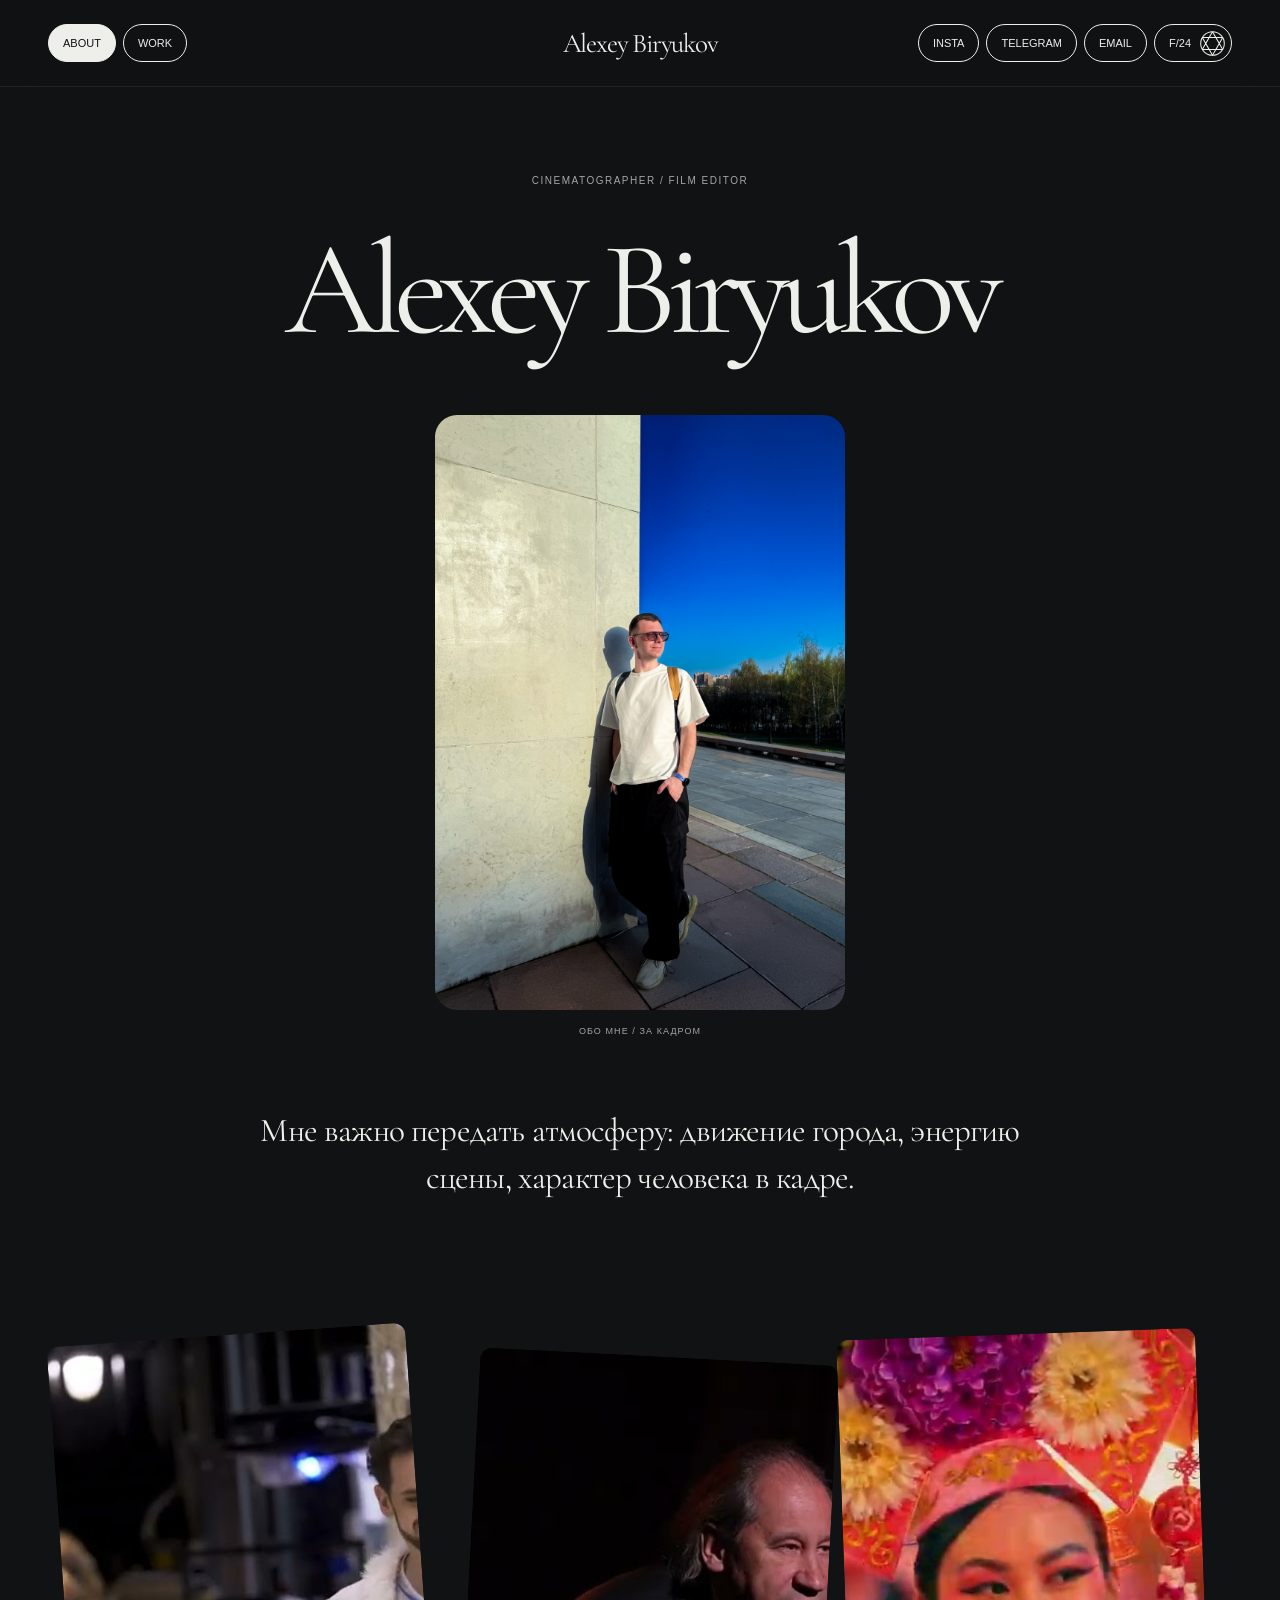
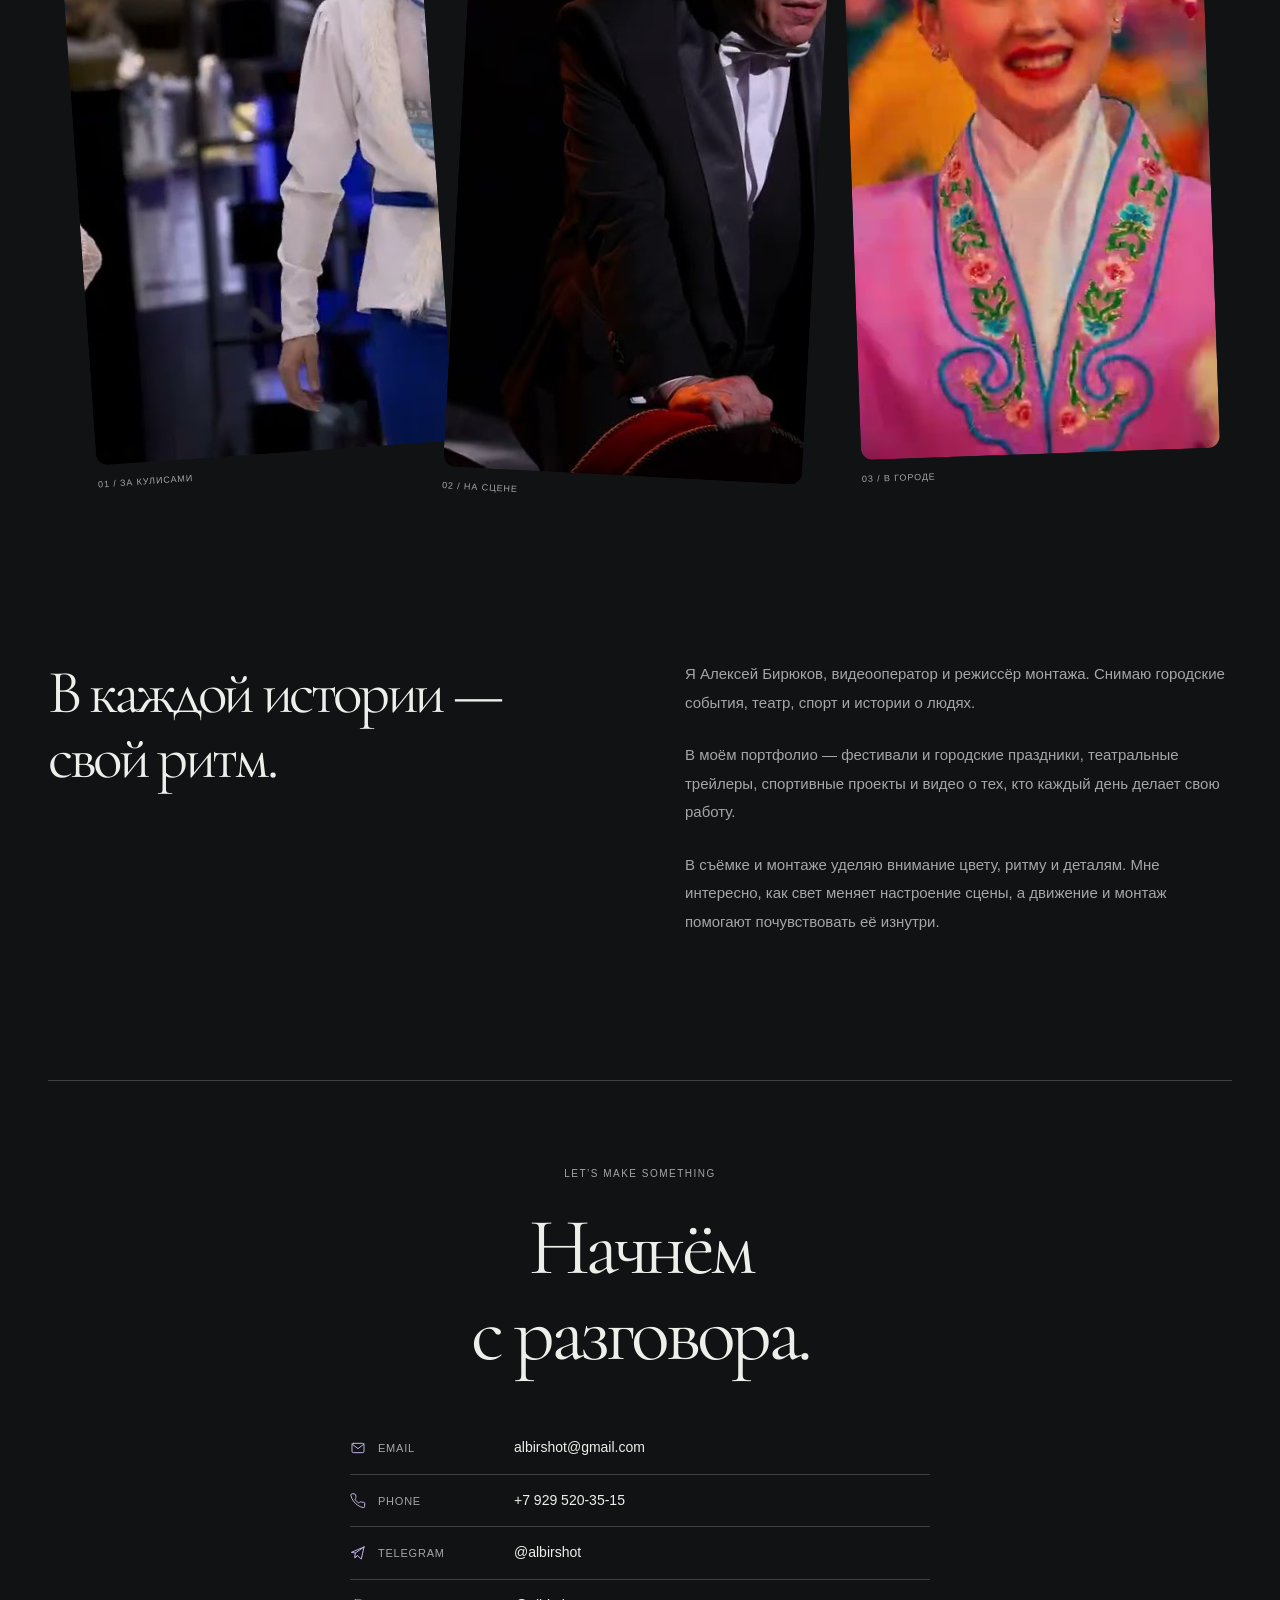
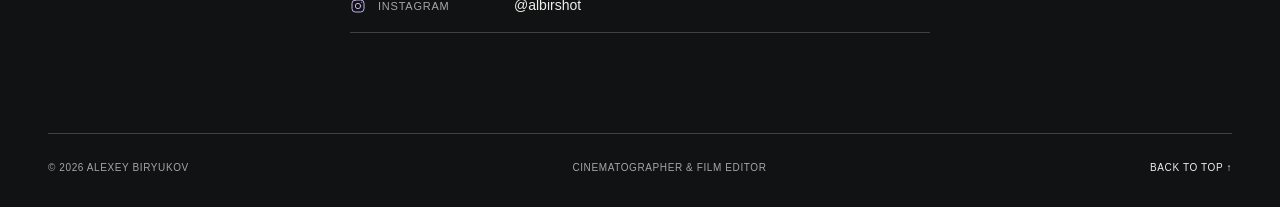
==== commit fa8f8b40: "Keep translucent navigation sticky and simplify portfolio headings" ====
--- a/portfolio/about.html
+++ b/portfolio/about.html
@@ -8,12 +8,12 @@
   <title>Обо мне и контакты — Alexey Biryukov</title>
   <link rel="icon" href="assets/favicon.svg" type="image/svg+xml">
   <script src="theme.js?v=20261026-redesign-1"></script>
-  <link rel="stylesheet" href="styles.css?v=20261027-header-1">
-  <script src="script.js?v=20261027-redesign-2" defer></script>
+  <link rel="stylesheet" href="styles.css?v=20261027-sticky-1">
+  <script src="script.js?v=20261027-clean-1" defer></script>
 </head>
 <body class="about-page" id="top">
   <a class="skip-link" href="#about">Skip to content</a>
-  <header class="site-header wrap">
+  <header class="header-bar"><div class="site-header wrap">
     <nav class="page-nav" aria-label="Main navigation">
       <a class="pill" href="about.html" aria-current="page">ABOUT</a>
       <a class="pill" href="index.html#work">WORK</a>
@@ -25,7 +25,7 @@
       <a class="pill" href="mailto:albirshot@gmail.com">EMAIL</a>
       <button class="pill theme-toggle" type="button" aria-label="Включить светлую тему" aria-pressed="false"><span class="theme-label">F/24</span><svg class="aperture-icon" viewBox="0 0 32 32" fill="none" aria-hidden="true"><circle cx="16" cy="16" r="14" stroke="currentColor" stroke-width="1.2"/><path d="M16 2 24 16 16 30M3.9 9 20 9 28.1 23M3.9 23 12 9 28.1 9M16 30 8 16 16 2M28.1 23 12 23 3.9 9M28.1 9 20 23 3.9 23" stroke="currentColor" stroke-width="1.2"/></svg></button>
     </nav>
-  </header>
+  </div></header>
   <main id="about">
     <section class="about-hero wrap" aria-labelledby="about-title">
       <p class="eyebrow">CINEMATOGRAPHER / FILM EDITOR</p>
--- a/portfolio/styles.css
+++ b/portfolio/styles.css
@@ -14,3 +14,14 @@
 @media(max-width:370px){.wrap{width:calc(100% - 24px)}.pill{font-size:8px;padding-inline:7px}.theme-toggle{padding-right:3px}.page-nav,.header-actions{gap:3px}.aperture-icon{width:20px;height:20px}.contact-list a{grid-template-columns:1fr;gap:10px}}
 @media(hover:none){.preview-bottom,.play-control,.project-preview::after{opacity:1}.preview-bottom{transform:none}}
 @media(prefers-reduced-motion:reduce){:root{scroll-behavior:auto}*,*::before,*::after{transition:none!important;animation:none!important}}
+
+/* Full-width translucent navigation remains visible while the page scrolls. */
+.header-bar{position:sticky;top:0;z-index:100;background:rgba(16,18,19,.64);-webkit-backdrop-filter:blur(18px);backdrop-filter:blur(18px);border-bottom:1px solid rgba(238,239,235,.08)}
+:root[data-theme=light] .header-bar{background:rgba(250,249,246,.66);border-bottom-color:rgba(32,34,32,.08)}
+.hero-heading{padding:64px 32px}
+.hero>.hero-pause{position:absolute;right:26px;bottom:26px;width:40px;height:40px;margin:0;display:grid;place-items:center;border:1px solid rgba(255,255,255,.6);border-radius:50%;background:rgba(0,0,0,.16);color:#fff}
+.hero>.hero-pause:hover{background:rgba(255,255,255,.16)}
+.work-intro h2{margin-bottom:0}
+@media(max-width:850px){:root{scroll-padding-top:136px}}
+@media(max-width:600px){.hero-heading{padding:64px 12px}.hero>.hero-pause{right:18px;bottom:18px;width:36px;height:36px}}
+@supports not ((backdrop-filter:blur(1px)) or (-webkit-backdrop-filter:blur(1px))){.header-bar{background:rgba(16,18,19,.92)}:root[data-theme=light] .header-bar{background:rgba(250,249,246,.92)}}
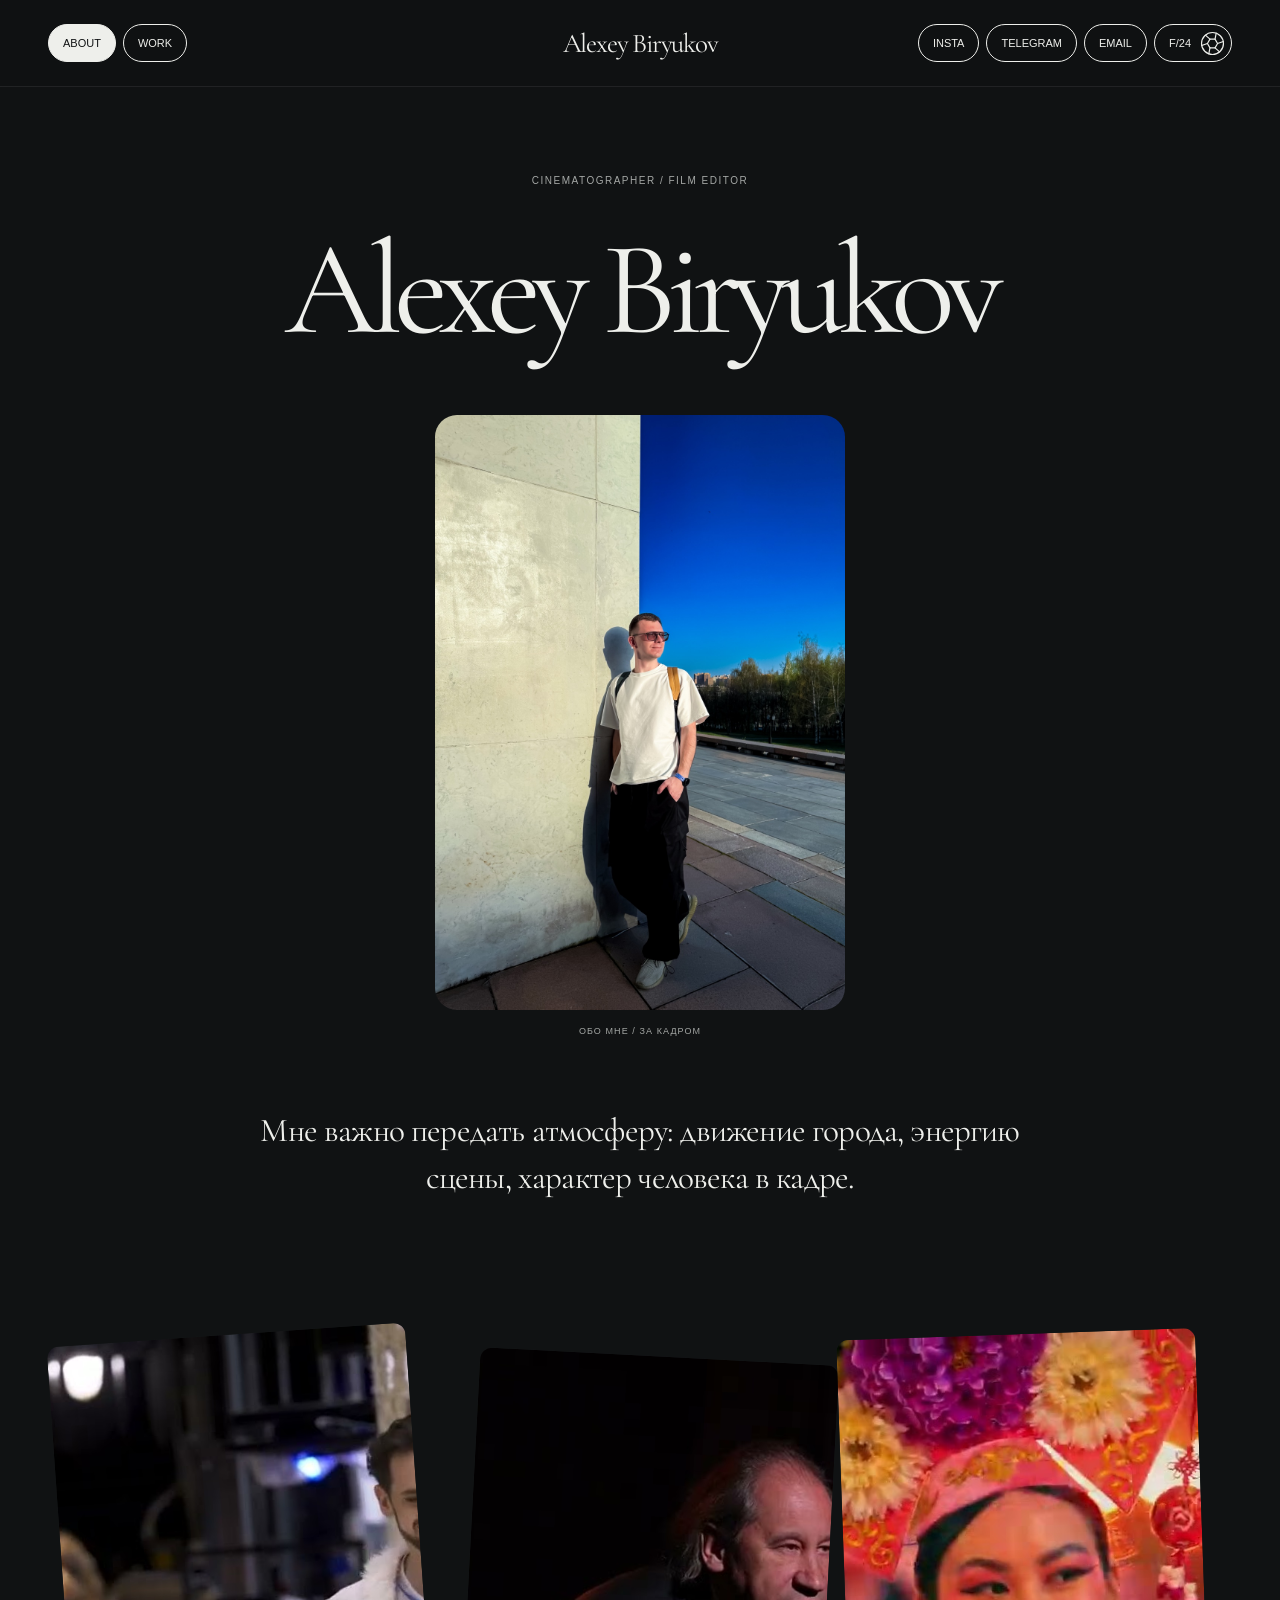
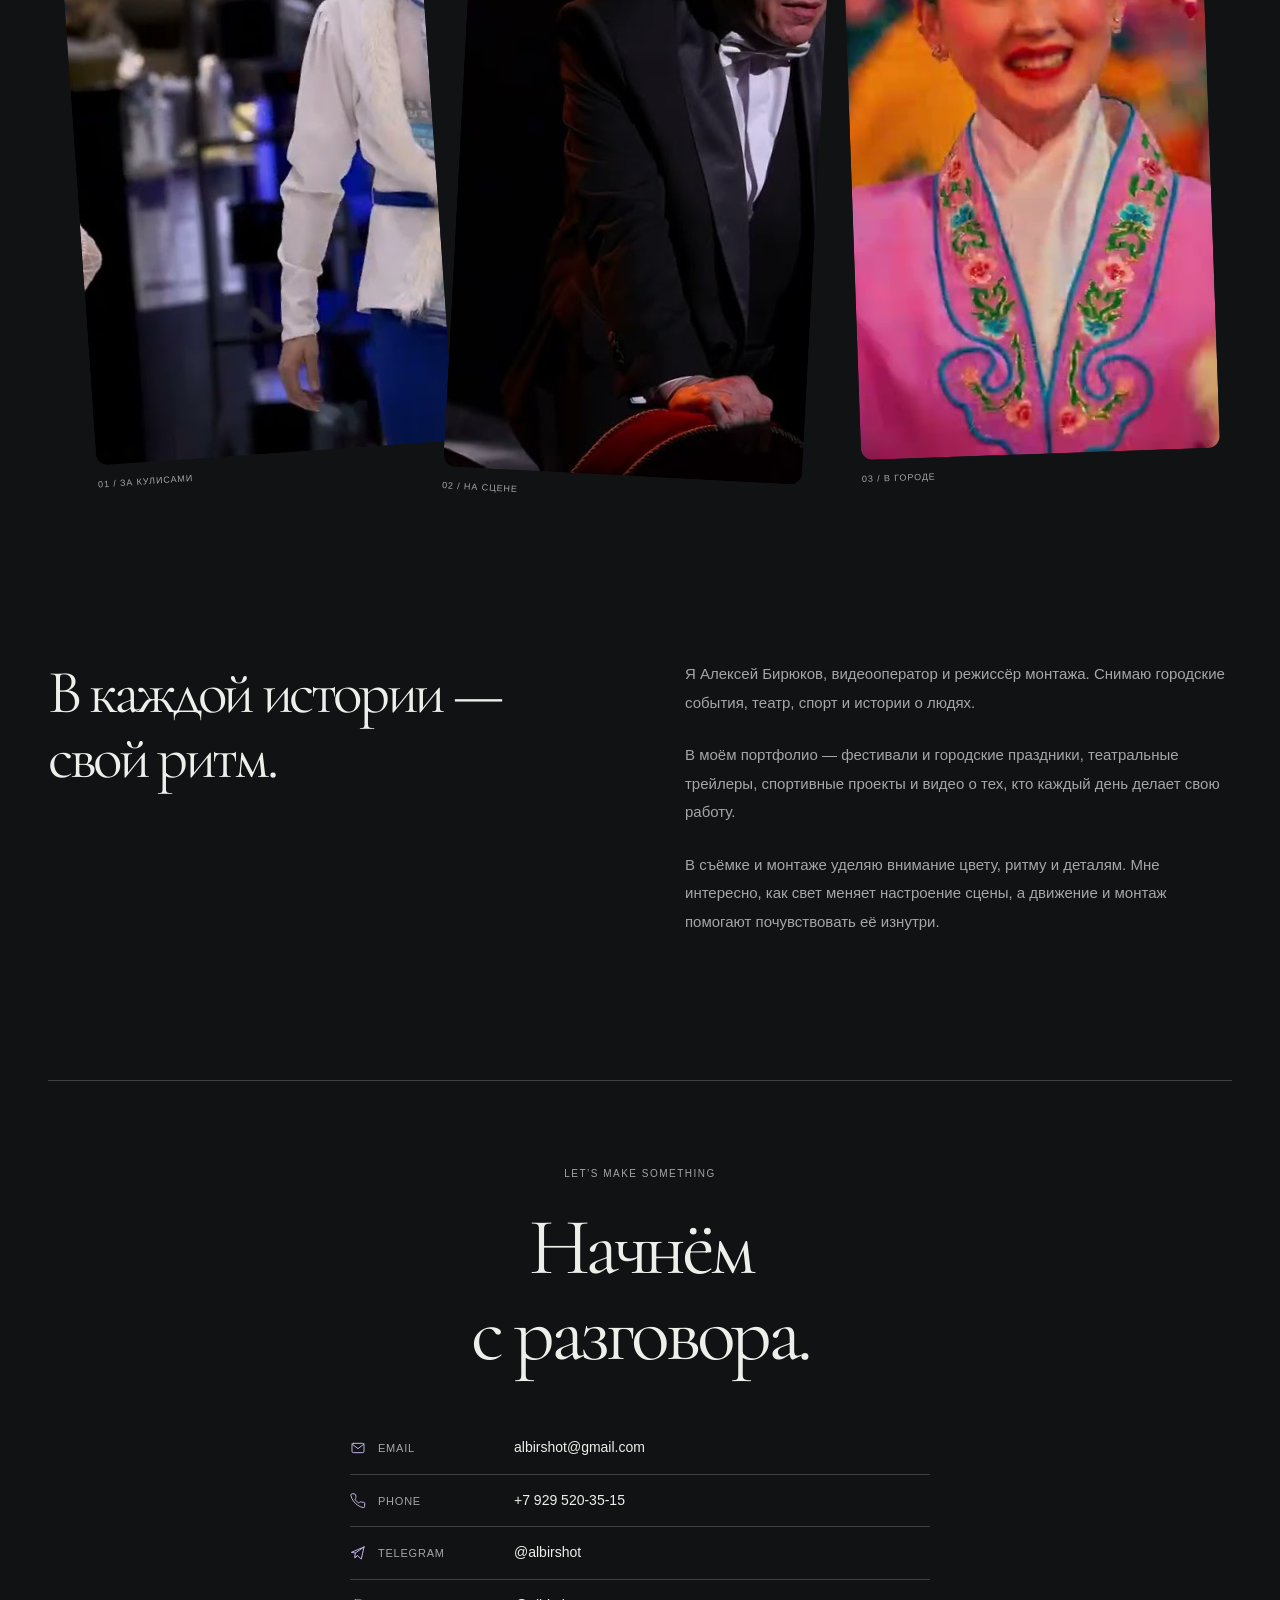
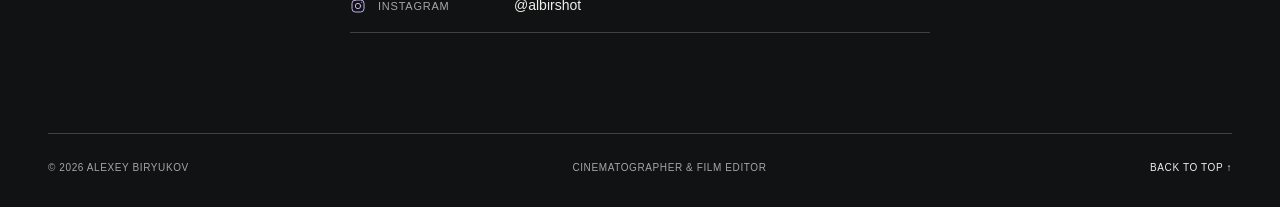
==== commit 0f5eda7e: "Update creative invitation and refine six-blade aperture icon" ====
--- a/portfolio/about.html
+++ b/portfolio/about.html
@@ -23,7 +23,7 @@
       <a class="pill" href="https://www.instagram.com/albirshot/" target="_blank" rel="noopener noreferrer">INSTA</a>
       <a class="pill" href="https://t.me/albirshot" target="_blank" rel="noopener noreferrer">TELEGRAM</a>
       <a class="pill" href="mailto:albirshot@gmail.com">EMAIL</a>
-      <button class="pill theme-toggle" type="button" aria-label="Включить светлую тему" aria-pressed="false"><span class="theme-label">F/24</span><svg class="aperture-icon" viewBox="0 0 32 32" fill="none" aria-hidden="true"><circle cx="16" cy="16" r="14" stroke="currentColor" stroke-width="1.2"/><path d="M16 2 24 16 16 30M3.9 9 20 9 28.1 23M3.9 23 12 9 28.1 9M16 30 8 16 16 2M28.1 23 12 23 3.9 9M28.1 9 20 23 3.9 23" stroke="currentColor" stroke-width="1.2"/></svg></button>
+      <button class="pill theme-toggle" type="button" aria-label="Включить светлую тему" aria-pressed="false"><span class="theme-label">F/24</span><svg class="aperture-icon" viewBox="0 0 32 32" fill="none" aria-hidden="true"><circle cx="16" cy="16" r="13" stroke="currentColor" stroke-width="1.4"/><g stroke="currentColor" stroke-width="1.4" stroke-linecap="round" stroke-linejoin="round"><path d="M13 10.8h6l3 5.2-3 5.2h-6L10 16Z"/><path d="M13 10.8 7.6 6.1M19 10.8 20.4 3.8M22 16l6.8-2.3M19 21.2l5.4 4.7M13 21.2l-1.4 7M10 16l-6.8 2.3"/></g></svg></button>
     </nav>
   </div></header>
   <main id="about">
